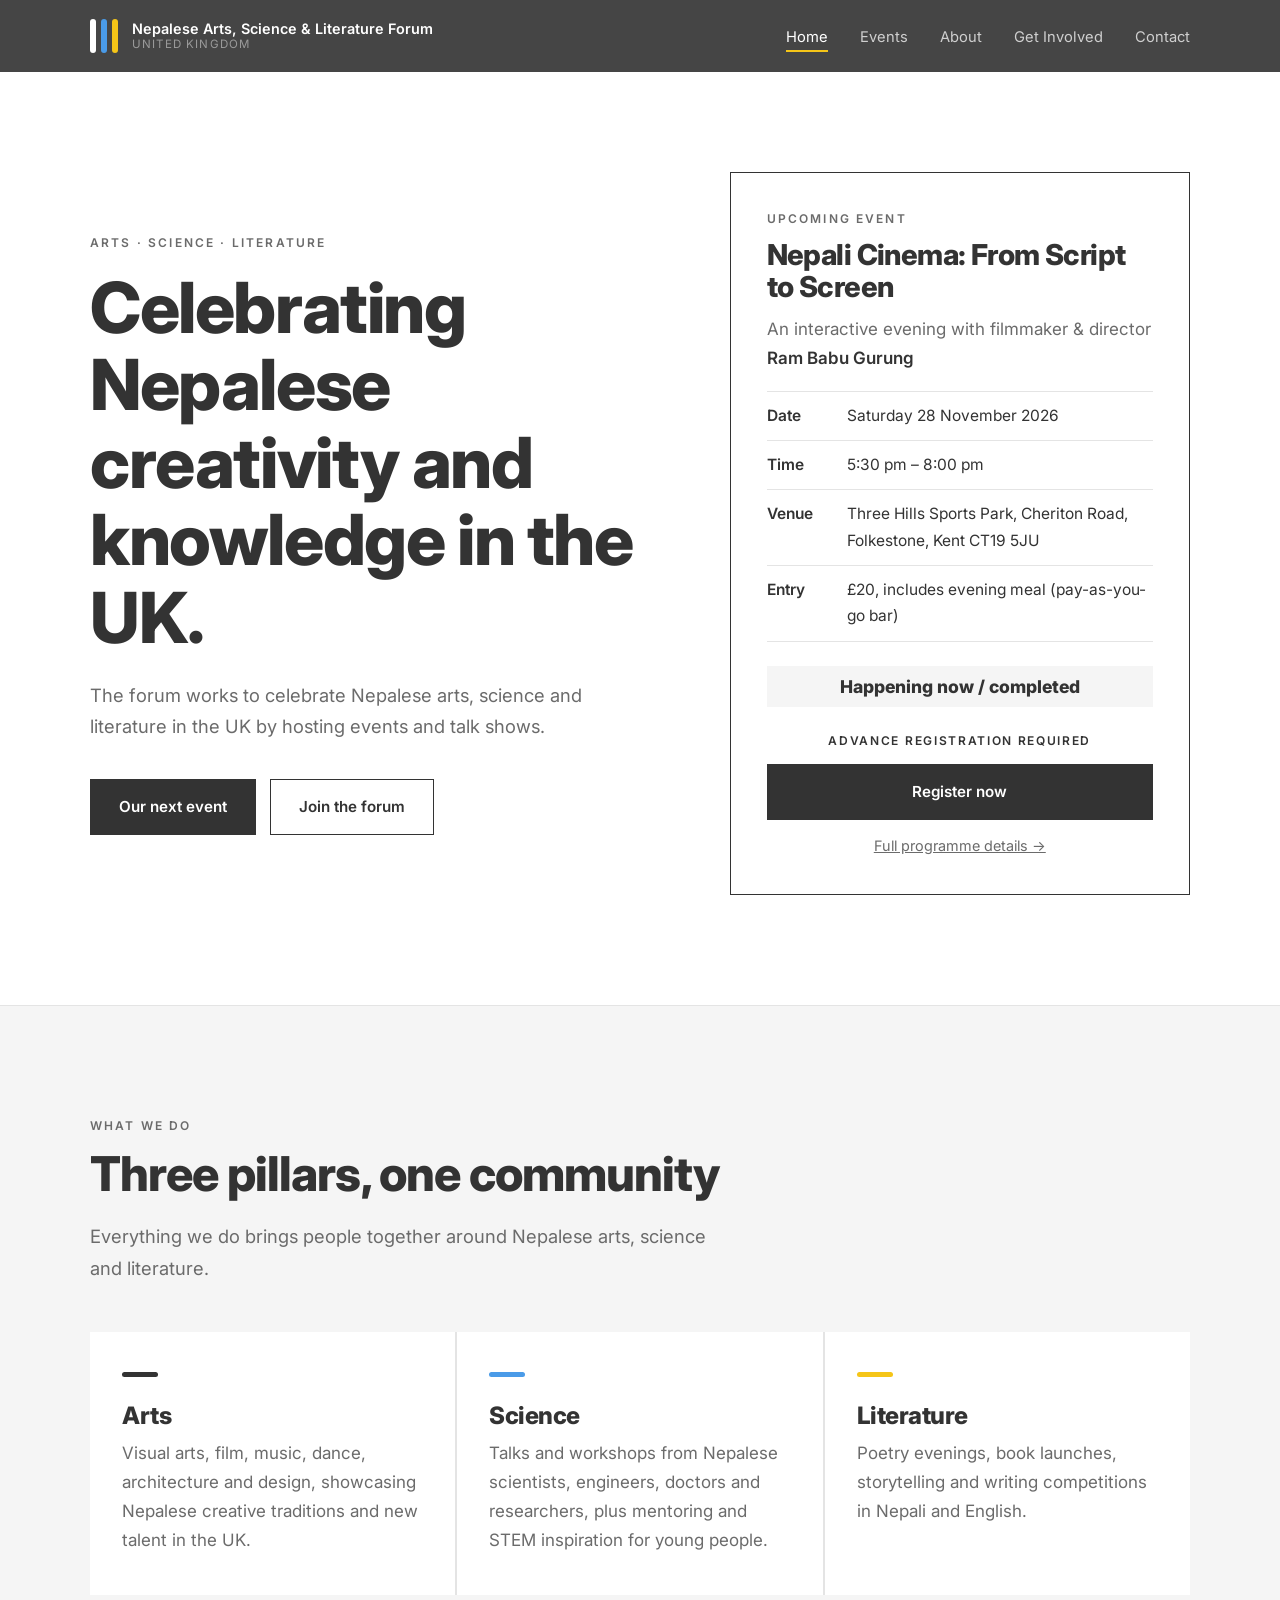
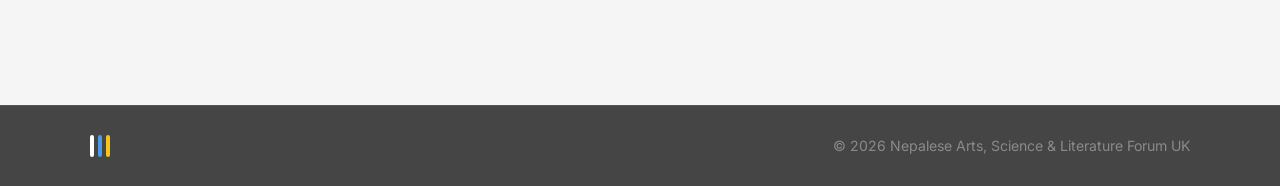
==== index.html @ 26ae13e9 "Add files via upload" ====
<!DOCTYPE html>
<html lang="en">
<head>
  <!-- Home page. Shared design is in style.css, shared script in script.js.
       Header and footer are repeated on every page: if you change the menu, change it on all pages. -->
  <meta charset="UTF-8">
  <meta name="viewport" content="width=device-width, initial-scale=1.0">
  <title>Nepalese Arts, Science & Literature Forum UK</title>
  <meta name="description" content="The forum works to celebrate Nepalese arts, science and literature in the UK by hosting events and talk shows.">
  <link rel="preconnect" href="https://fonts.googleapis.com">
  <link rel="preconnect" href="https://fonts.gstatic.com" crossorigin>
  <link href="https://fonts.googleapis.com/css2?family=Inter:wght@400;500;600;800&display=swap" rel="stylesheet">
  <link rel="stylesheet" href="style.css">
</head>
<body>

  <!-- ================= NAVIGATION ================= -->
  <header>
    <nav class="container nav">
      <a href="index.html" class="logo">
        <div class="logo-mark" aria-hidden="true"><span></span><span></span><span></span></div>
        <div class="logo-text">Nepalese Arts, Science &amp; Literature Forum <small>United Kingdom</small></div>
      </a>
      <button class="menu-btn" aria-label="Open menu" onclick="document.querySelector('.nav-links').classList.toggle('open')">&#9776;</button>
      <ul class="nav-links">
        <li><a href="index.html" class="active">Home</a></li>
        <li><a href="events.html">Events</a></li>
        <li><a href="about.html">About</a></li>
        <li><a href="get-involved.html">Get Involved</a></li>
        <li><a href="contact.html">Contact</a></li>
      </ul>
    </nav>
  </header>

  <!-- ================= HERO + EVENT ================= -->
  <section class="hero" id="top">
    <div class="container hero-grid">
      <div>
        <p class="eyebrow">Arts · Science · Literature</p>
        <h1>Celebrating Nepalese creativity and knowledge in the UK.</h1>
        <p class="intro">The forum works to celebrate Nepalese arts, science and literature in the UK by hosting events and talk shows.</p>
        <div class="hero-buttons">
          <a href="events.html" class="btn btn-dark">Our next event</a>
          <a href="get-involved.html" class="btn btn-outline">Join the forum</a>
        </div>
      </div>

      <!-- EVENT CARD: edit the details below -->
      <div class="event-card" id="event">
        <p class="eyebrow">Upcoming event</p>
        <h2>Nepali Cinema: From Script to Screen</h2>
        <p class="event-sub">An interactive evening with filmmaker &amp; director <strong>Ram Babu Gurung</strong></p>
        <ul class="event-meta">
          <li><strong>Date</strong> Saturday 28 November 2026</li>
          <li><strong>Time</strong> 5:30 pm – 8:00 pm</li>
          <li><strong>Venue</strong> Three Hills Sports Park, Cheriton Road, Folkestone, Kent CT19 5JU</li>
          <li><strong>Entry</strong> £20, includes evening meal (pay-as-you-go bar)</li>
        </ul>
        <!-- Countdown: the date is set in the script at the bottom of this file -->
        <div class="countdown" aria-label="Countdown to the event">
          <div><span id="cd-days">--</span><small>Days</small></div>
          <div><span id="cd-hours">--</span><small>Hours</small></div>
          <div><span id="cd-mins">--</span><small>Mins</small></div>
        </div>
        <p class="event-note">Advance registration required</p>
        <!-- Replace #contact with your Eventbrite or registration link when you have one -->
        <a href="contact.html" class="btn btn-dark" style="width:100%;text-align:center;">Register now</a>
        <a href="events.html" class="event-more">Full programme details →</a>
      </div>
    </div>
    </div>
  </section>

  <!-- ================= WHAT WE DO: 3 PILLARS ================= -->
  <section class="pillars" id="what-we-do">
    <div class="container">
      <p class="eyebrow">What we do</p>
      <h2 class="section-title">Three pillars, one community</h2>
      <p class="lead">Everything we do brings people together around Nepalese arts, science and literature.</p>

      <div class="pillar-grid">
        <div class="pillar">
          <div class="pillar-bar"></div>
          <h3>Arts</h3>
          <p>Visual arts, film, music, dance, architecture and design, showcasing Nepalese creative traditions and new talent in the UK.</p>
        </div>
        <div class="pillar">
          <div class="pillar-bar"></div>
          <h3>Science</h3>
          <p>Talks and workshops from Nepalese scientists, engineers, doctors and researchers, plus mentoring and STEM inspiration for young people.</p>
        </div>
        <div class="pillar">
          <div class="pillar-bar"></div>
          <h3>Literature</h3>
          <p>Poetry evenings, book launches, storytelling and writing competitions in Nepali and English.</p>
        </div>
      </div>
    </div>
  </section>

  <!-- ================= FOOTER ================= -->
  <footer>
    <div class="container footer-row">
      <div class="logo-mark" aria-hidden="true"><span></span><span></span><span></span></div>
      <span>© <span id="year">2026</span> Nepalese Arts, Science &amp; Literature Forum UK</span>
    </div>
  </footer>

  <script src="script.js"></script>
</body>
</html>
---- style.css ----
/* =========================================================
   NASLF UK website: shared design for every page.
   Change a colour here and it changes on all pages.
   ========================================================= */
/* ---------- 1. COLOURS ---------- */
    :root {
      --black: #333333;      /* soft black / dark grey: change this one value to make everything lighter or darker */
      --white: #FFFFFF;
      --grey: #6B6B6B;        /* secondary text */
      --line: #E4E4E4;        /* thin borders */
      --soft: #F5F5F5;        /* light background panels */
      --header-bg: #454545;   /* header & footer background (charcoal grey) */

      /* Logo colours: the ONLY colours on the site */
      --arts: #FFFFFF;        /* Arts: white */
      --science: #4A9BE8;     /* Science: blue */
      --literature: #F5C518;  /* Literature: yellow */
    }

    /* ---------- 2. BASIC SETUP ---------- */
    * { box-sizing: border-box; margin: 0; padding: 0; }
    html { scroll-behavior: smooth; }
    body {
      font-family: "Inter", system-ui, sans-serif;
      font-size: 17px; line-height: 1.7;
      color: var(--black); background: var(--white);
    }
    h1, h2, h3 { line-height: 1.1; letter-spacing: -0.02em; }
    a { color: inherit; }
    .container { width: min(1100px, 90%); margin: 0 auto; }
    section { padding: 110px 0; }
    .eyebrow {
      text-transform: uppercase; letter-spacing: .18em;
      font-size: .75rem; font-weight: 600; color: var(--grey);
    }
    .section-title { font-size: clamp(2rem, 4vw, 3rem); font-weight: 800; margin: 12px 0 20px; }
    .lead { font-size: 1.15rem; color: var(--grey); max-width: 620px; }

    /* ---------- 3. LOGO: three equal coloured lines ---------- */
    .logo-mark { display: flex; gap: 5px; height: 34px; }
    .logo-mark span { display: block; width: 6px; height: 100%; border-radius: 3px; }
    .logo-mark span:nth-child(1) { background: var(--arts); }
    .logo-mark span:nth-child(2) { background: var(--science); }
    .logo-mark span:nth-child(3) { background: var(--literature); }

    /* ---------- 4. BUTTONS ---------- */
    .btn {
      display: inline-block; padding: 14px 28px; font-weight: 600; font-size: .95rem;
      text-decoration: none; border: 1.5px solid currentColor; transition: background .15s, color .15s;
    }
    .btn-light { background: var(--white); color: var(--black); border-color: var(--white); }
    .btn-light:hover { background: transparent; color: var(--white); }
    .btn-ghost { color: var(--white); }
    .btn-ghost:hover { background: var(--white); color: var(--black); }
    .btn-dark { background: var(--black); color: var(--white); border-color: var(--black); }
    .btn-dark:hover { background: var(--white); color: var(--black); }
    .btn-outline { color: var(--black); }
    .btn-outline:hover { background: var(--black); color: var(--white); }

    /* ---------- 5. TOP NAVIGATION ---------- */
    header { position: sticky; top: 0; z-index: 50; background: var(--header-bg); color: var(--white); }
    .nav { display: flex; align-items: center; justify-content: space-between; height: 72px; }
    .logo { display: flex; align-items: center; gap: 14px; text-decoration: none; }
    .logo-text { font-weight: 600; line-height: 1.2; font-size: .9rem; }
    .logo-text small { display: block; font-weight: 400; color: #9A9A9A; font-size: .72rem; letter-spacing: .1em; text-transform: uppercase; }
    .nav-links { display: flex; gap: 32px; list-style: none; }
    .nav-links a { text-decoration: none; font-size: .92rem; color: #CFCFCF; }
    .nav-links a:hover, .nav-links a.active { color: var(--white); }
    .nav-links a.active { border-bottom: 2px solid var(--literature); padding-bottom: 4px; }
    .menu-btn { display: none; background: none; border: 0; color: var(--white); font-size: 1.7rem; cursor: pointer; }

    /* ---------- 6. HERO + EVENT ---------- */
    .hero { background: var(--white); color: var(--black); padding: 100px 0 110px; border-bottom: 1px solid var(--line); }
    .hero-grid { display: grid; grid-template-columns: 1.25fr 1fr; gap: 64px; align-items: center; }
    .hero .eyebrow { color: var(--grey); }
    .hero h1 { font-size: clamp(2.6rem, 6vw, 4.4rem); font-weight: 800; margin: 16px 0 24px; }
    .hero p.intro { font-size: 1.15rem; color: var(--grey); max-width: 540px; margin-bottom: 36px; }
    .hero-buttons { display: flex; flex-wrap: wrap; gap: 14px; }

    .event-card { background: var(--white); color: var(--black); padding: 36px; border: 1.5px solid var(--black); }
    .event-card .eyebrow { color: var(--grey); }
    .event-card h2 { font-size: 1.8rem; font-weight: 800; margin: 10px 0 20px; }
    .event-meta { list-style: none; margin-bottom: 24px; border-top: 1px solid var(--line); }
    .event-meta li { display: flex; gap: 16px; padding: 11px 0; border-bottom: 1px solid var(--line); font-size: .97rem; }
    .event-meta strong { min-width: 64px; font-weight: 600; }
    .countdown { display: grid; grid-template-columns: repeat(3, 1fr); gap: 8px; margin-bottom: 24px; }
    .countdown div { background: var(--soft); text-align: center; padding: 12px 4px; }
    .countdown span { display: block; font-size: 1.8rem; font-weight: 800; line-height: 1; }
    .countdown small { font-size: .68rem; text-transform: uppercase; letter-spacing: .12em; color: var(--grey); }


    .event-sub { color: var(--grey); margin: -8px 0 18px; }
    .event-sub strong { color: var(--black); font-weight: 600; }
    .event-note { font-size: .75rem; font-weight: 600; letter-spacing: .14em; text-transform: uppercase; text-align: center; margin-bottom: 12px; }
    .event-more { display: block; text-align: center; margin-top: 14px; font-size: .9rem; color: var(--grey); }

    /* ---------- EVENT PROGRAMME ---------- */
    .programme-grid { display: grid; grid-template-columns: 1.3fr 1fr; gap: 64px; align-items: start; }
    .programme-list { margin: 32px 0; border-top: 1px solid var(--line); }
    .programme-list div { display: grid; grid-template-columns: 110px 1fr; gap: 16px; padding: 12px 0; border-bottom: 1px solid var(--line); }
    .programme-list dt { font-weight: 600; }
    .programme-list dd { color: #333; }
    .programme-credits { color: var(--grey); font-size: .95rem; margin-bottom: 28px; }
    .programme-credits strong { color: var(--black); font-weight: 600; }
    .poster img { width: 100%; height: auto; display: block; border: 1px solid var(--line); box-shadow: 0 20px 50px rgba(0,0,0,.12); }

    /* ---------- 7. ABOUT ---------- */
    .about-grid { display: grid; grid-template-columns: 1fr 1fr; gap: 64px; align-items: start; }
    .about-quote { border-left: 3px solid var(--black); padding: 6px 0 6px 28px; font-size: 1.5rem; font-weight: 500; line-height: 1.45; }
    .about-quote small { display: block; margin-top: 16px; font-size: .95rem; font-weight: 400; color: var(--grey); }

    /* ---------- 8. THREE PILLARS ---------- */
    .pillars { background: var(--soft); }
    .pillar-grid { display: grid; grid-template-columns: repeat(3, 1fr); gap: 2px; margin-top: 48px; background: var(--line); }
    .pillar { background: var(--white); padding: 40px 32px; }
    .pillar-bar { width: 36px; height: 5px; border-radius: 3px; margin-bottom: 26px; }
    .pillar:nth-child(1) .pillar-bar { background: var(--black); }    /* Arts = white line, shown black on white so it's visible */
    .pillar:nth-child(2) .pillar-bar { background: var(--science); }
    .pillar:nth-child(3) .pillar-bar { background: var(--literature); }
    .pillar h3 { font-size: 1.5rem; font-weight: 800; margin-bottom: 10px; }
    .pillar p { color: var(--grey); }

    /* ---------- 9. GET INVOLVED ---------- */
    .involve-grid { display: grid; grid-template-columns: repeat(3, 1fr); gap: 32px; margin: 48px 0; }
    .involve-card { border-top: 2px solid var(--black); padding-top: 22px; }
    .involve-card h3 { font-size: 1.2rem; font-weight: 600; margin-bottom: 8px; }
    .involve-card p { color: var(--grey); }

    /* ---------- 10. CONTACT ---------- */
    .contact { background: var(--soft); color: var(--black); }
    .contact .eyebrow { color: var(--grey); }
    .contact .lead { color: var(--grey); }
    .contact-grid { display: grid; grid-template-columns: 1.1fr 1fr; gap: 56px; align-items: center; }
    .contact-list { list-style: none; border-top: 1px solid #D6D6D6; }
    .contact-list li { padding: 14px 0; border-bottom: 1px solid #D6D6D6; display: flex; gap: 16px; }
    .contact-list strong { min-width: 96px; font-weight: 600; color: var(--grey); }

    /* ---------- 11. FOOTER ---------- */
    footer { background: var(--header-bg); color: #8A8A8A; padding: 28px 0; font-size: .88rem; border-top: 1px solid #555555; }
    .footer-row { display: flex; justify-content: space-between; align-items: center; flex-wrap: wrap; gap: 14px; }
    footer .logo-mark { height: 22px; gap: 4px; }
    footer .logo-mark span { width: 4px; }

    /* ---------- 12. MOBILE LAYOUT ---------- */
    @media (max-width: 860px) {
      section { padding: 72px 0; }
      .hero { padding: 64px 0 80px; }
      .hero-grid, .about-grid, .contact-grid, .programme-grid { grid-template-columns: 1fr; gap: 40px; }
      .programme-list div { grid-template-columns: 90px 1fr; }
      .pillar-grid, .involve-grid { grid-template-columns: 1fr; }
      .event-card { padding: 28px; }
      .menu-btn { display: block; }
      .nav-links {
        display: none; position: absolute; top: 72px; left: 0; right: 0;
        flex-direction: column; gap: 0; background: var(--header-bg); padding: 8px 0 18px;
      }
      .nav-links.open { display: flex; }
      .nav-links a { display: block; padding: 12px 5%; }
      .nav-links a.active { border-bottom: 0; }
    }
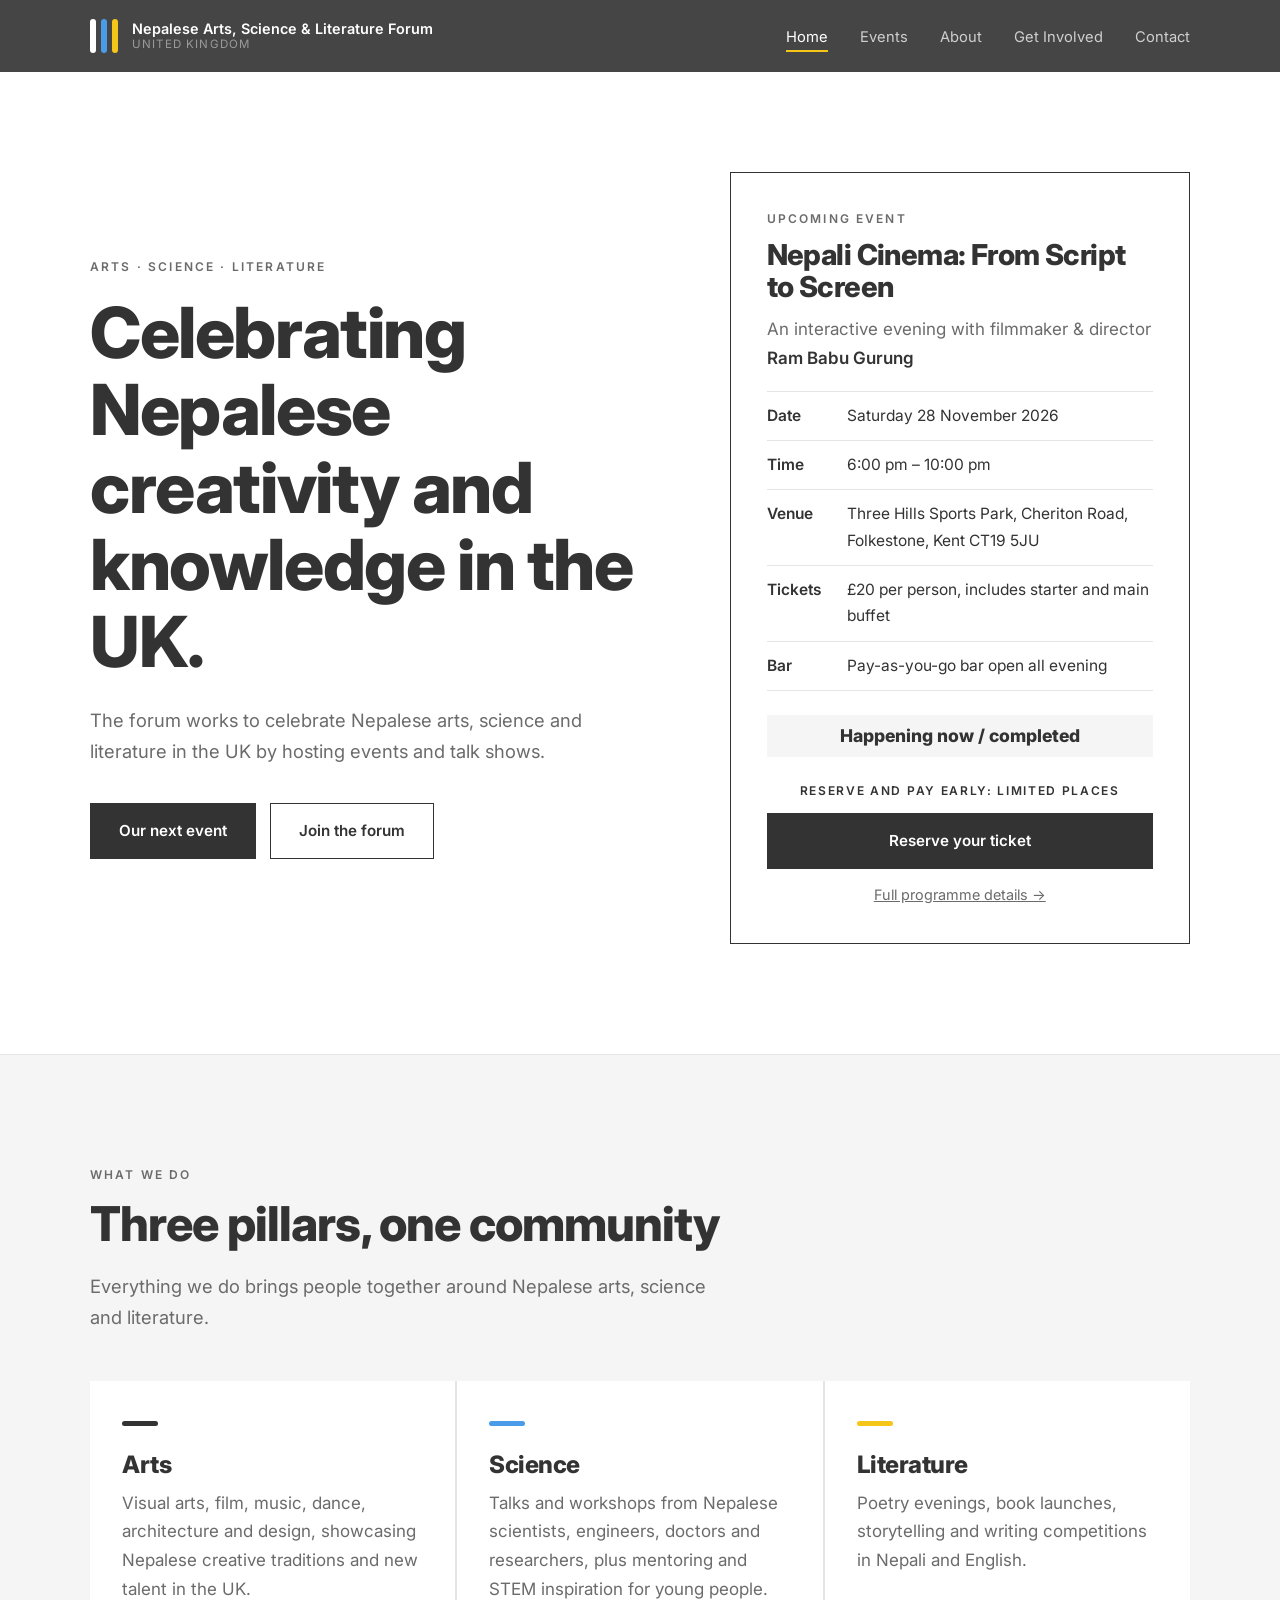
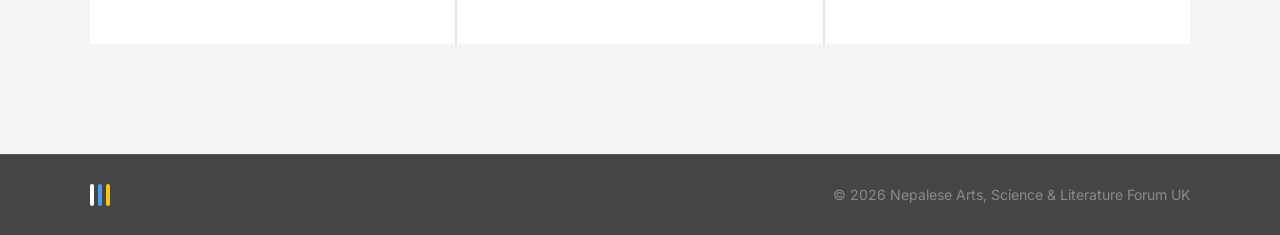
==== commit 70c445c3: "Add files via upload" ====
--- a/index.html
+++ b/index.html
@@ -52,9 +52,10 @@
         <p class="event-sub">An interactive evening with filmmaker &amp; director <strong>Ram Babu Gurung</strong></p>
         <ul class="event-meta">
           <li><strong>Date</strong> Saturday 28 November 2026</li>
-          <li><strong>Time</strong> 5:30 pm – 8:00 pm</li>
+          <li><strong>Time</strong> 6:00 pm – 10:00 pm</li>
           <li><strong>Venue</strong> Three Hills Sports Park, Cheriton Road, Folkestone, Kent CT19 5JU</li>
-          <li><strong>Entry</strong> £20, includes evening meal (pay-as-you-go bar)</li>
+          <li><strong>Tickets</strong> £20 per person, includes starter and main buffet</li>
+          <li><strong>Bar</strong> Pay-as-you-go bar open all evening</li>
         </ul>
         <!-- Countdown: the date is set in the script at the bottom of this file -->
         <div class="countdown" aria-label="Countdown to the event">
@@ -62,9 +63,9 @@
           <div><span id="cd-hours">--</span><small>Hours</small></div>
           <div><span id="cd-mins">--</span><small>Mins</small></div>
         </div>
-        <p class="event-note">Advance registration required</p>
+        <p class="event-note">Reserve and pay early: limited places</p>
         <!-- Replace #contact with your Eventbrite or registration link when you have one -->
-        <a href="contact.html" class="btn btn-dark" style="width:100%;text-align:center;">Register now</a>
+        <a href="contact.html" class="btn btn-dark" style="width:100%;text-align:center;">Reserve your ticket</a>
         <a href="events.html" class="event-more">Full programme details →</a>
       </div>
     </div>
--- a/style.css
+++ b/style.css
@@ -158,3 +158,38 @@
       .nav-links a { display: block; padding: 12px 5%; }
       .nav-links a.active { border-bottom: 0; }
     }
+
+
+/* ---------- EVENT SIDE: running order + menu (events page) ---------- */
+.event-side { display: flex; flex-direction: column; gap: 24px; }
+.side-card { border: 1.5px solid var(--black); padding: 30px; }
+.timeline { list-style: none; margin-top: 16px; }
+.timeline li { display: grid; grid-template-columns: 84px 1fr; gap: 12px; padding: 11px 0; border-bottom: 1px solid var(--line); }
+.timeline li:last-child { border-bottom: 0; }
+.timeline time { font-weight: 600; }
+.menu-list { list-style: none; margin-top: 16px; }
+.menu-list li { padding: 8px 0; border-bottom: 1px solid var(--line); font-size: .95rem; }
+.menu-list li:last-child { border-bottom: 0; }
+.side-note { margin-top: 14px; font-size: .88rem; color: var(--grey); }
+
+/* ---------- MEET THE GUESTS (events page) ---------- */
+.guests { background: var(--soft); }
+.guest-grid { display: grid; grid-template-columns: repeat(2, 1fr); gap: 2px; margin-top: 40px; background: var(--line); }
+.guest { background: var(--white); padding: 34px; }
+.guest img { width: 96px; height: 96px; object-fit: cover; border-radius: 50%; margin-bottom: 16px; }
+.guest-role { font-size: .72rem; font-weight: 600; letter-spacing: .14em; text-transform: uppercase; color: var(--grey); }
+.guest h3 { font-size: 1.4rem; font-weight: 800; margin: 6px 0 12px; }
+.guest p { color: #444; font-size: .97rem; }
+.guest .guest-role { color: var(--grey); }
+.guest-soon { font-style: italic; color: var(--grey) !important; }
+.guest-host { margin-top: 28px; color: var(--grey); }
+.guest-host strong { color: var(--black); }
+@media (max-width: 860px) { .guest-grid { grid-template-columns: 1fr; } }
+.guest-wide { grid-column: 1 / -1; }
+
+/* ---------- PAST EVENTS (events page) ---------- */
+.past-list { list-style: none; margin-top: 36px; border-top: 1px solid var(--line); }
+.past-list li { padding: 24px 0; border-bottom: 1px solid var(--line); }
+.past-list h3 { font-size: 1.25rem; font-weight: 600; }
+.past-list p { color: var(--grey); margin-top: 4px; }
+.past-tag { display: inline-block; font-size: .7rem; font-weight: 600; letter-spacing: .14em; text-transform: uppercase; color: var(--grey); margin-bottom: 6px; }
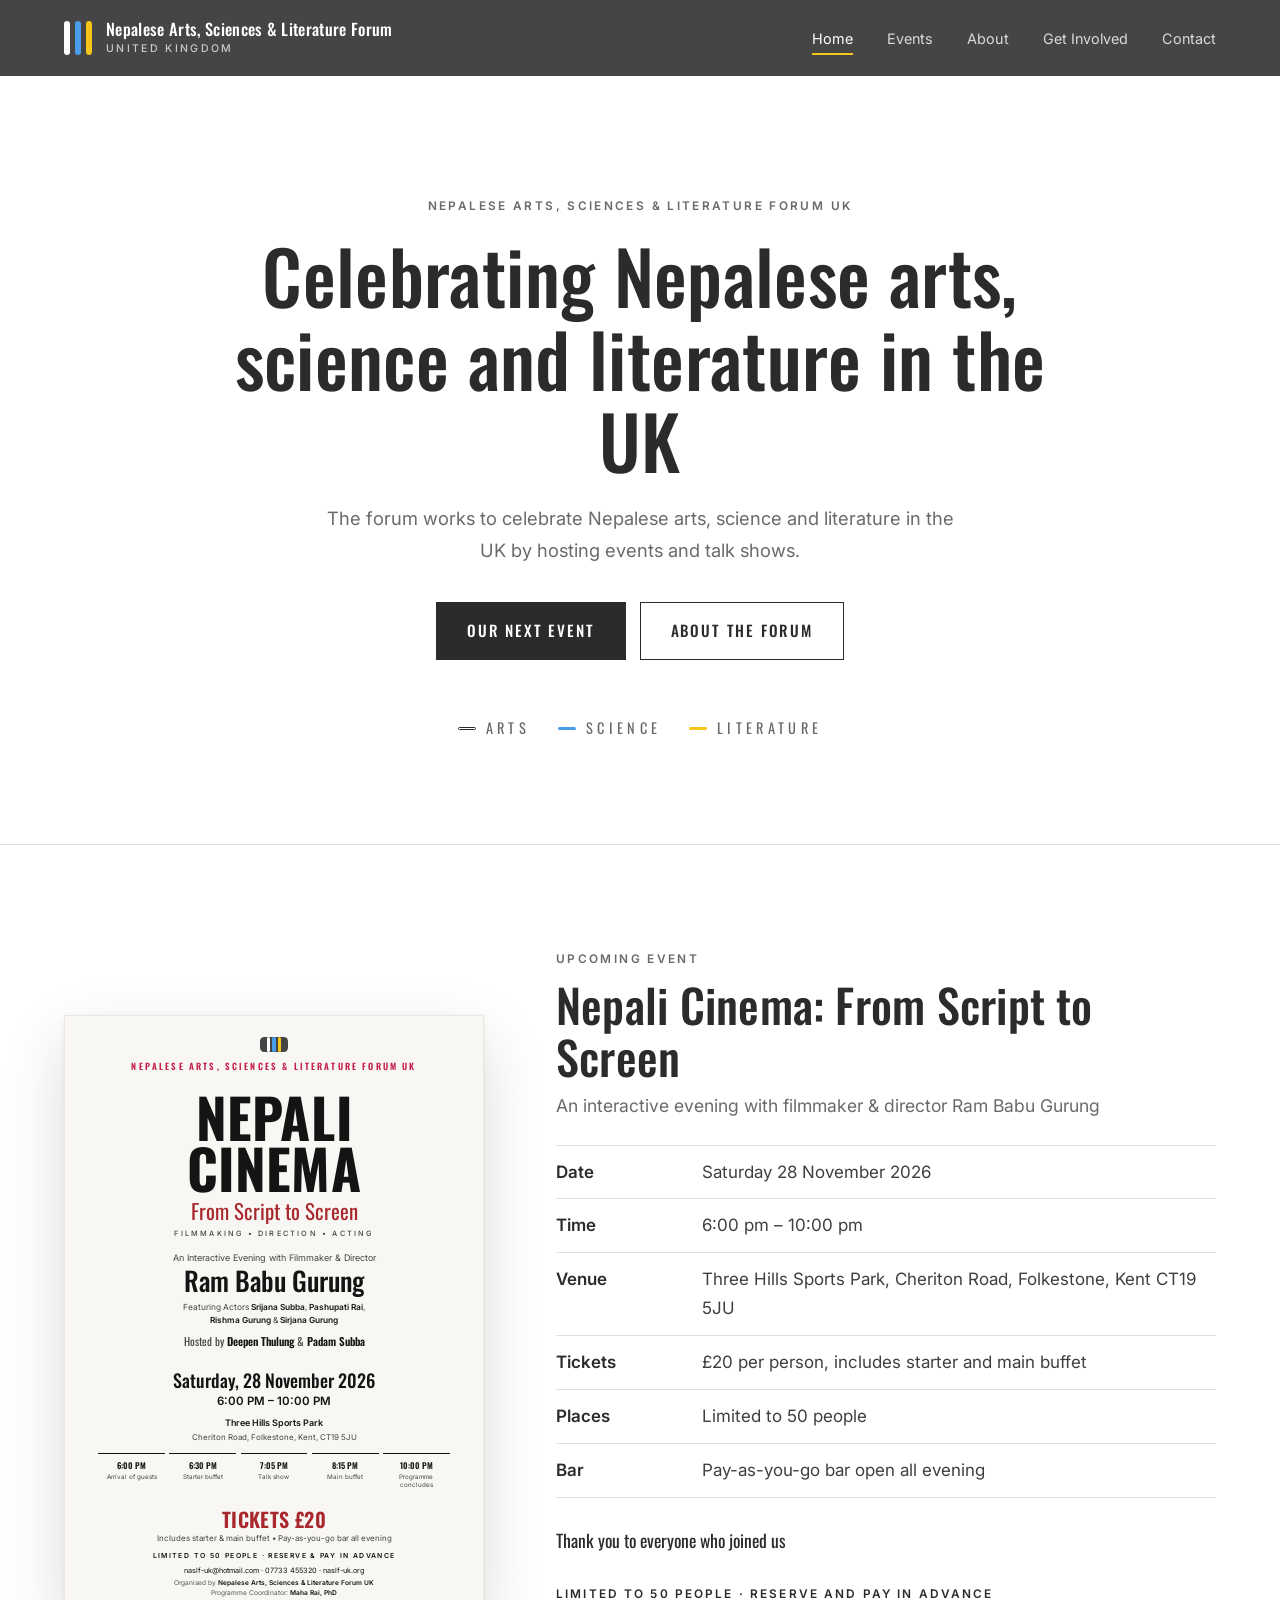
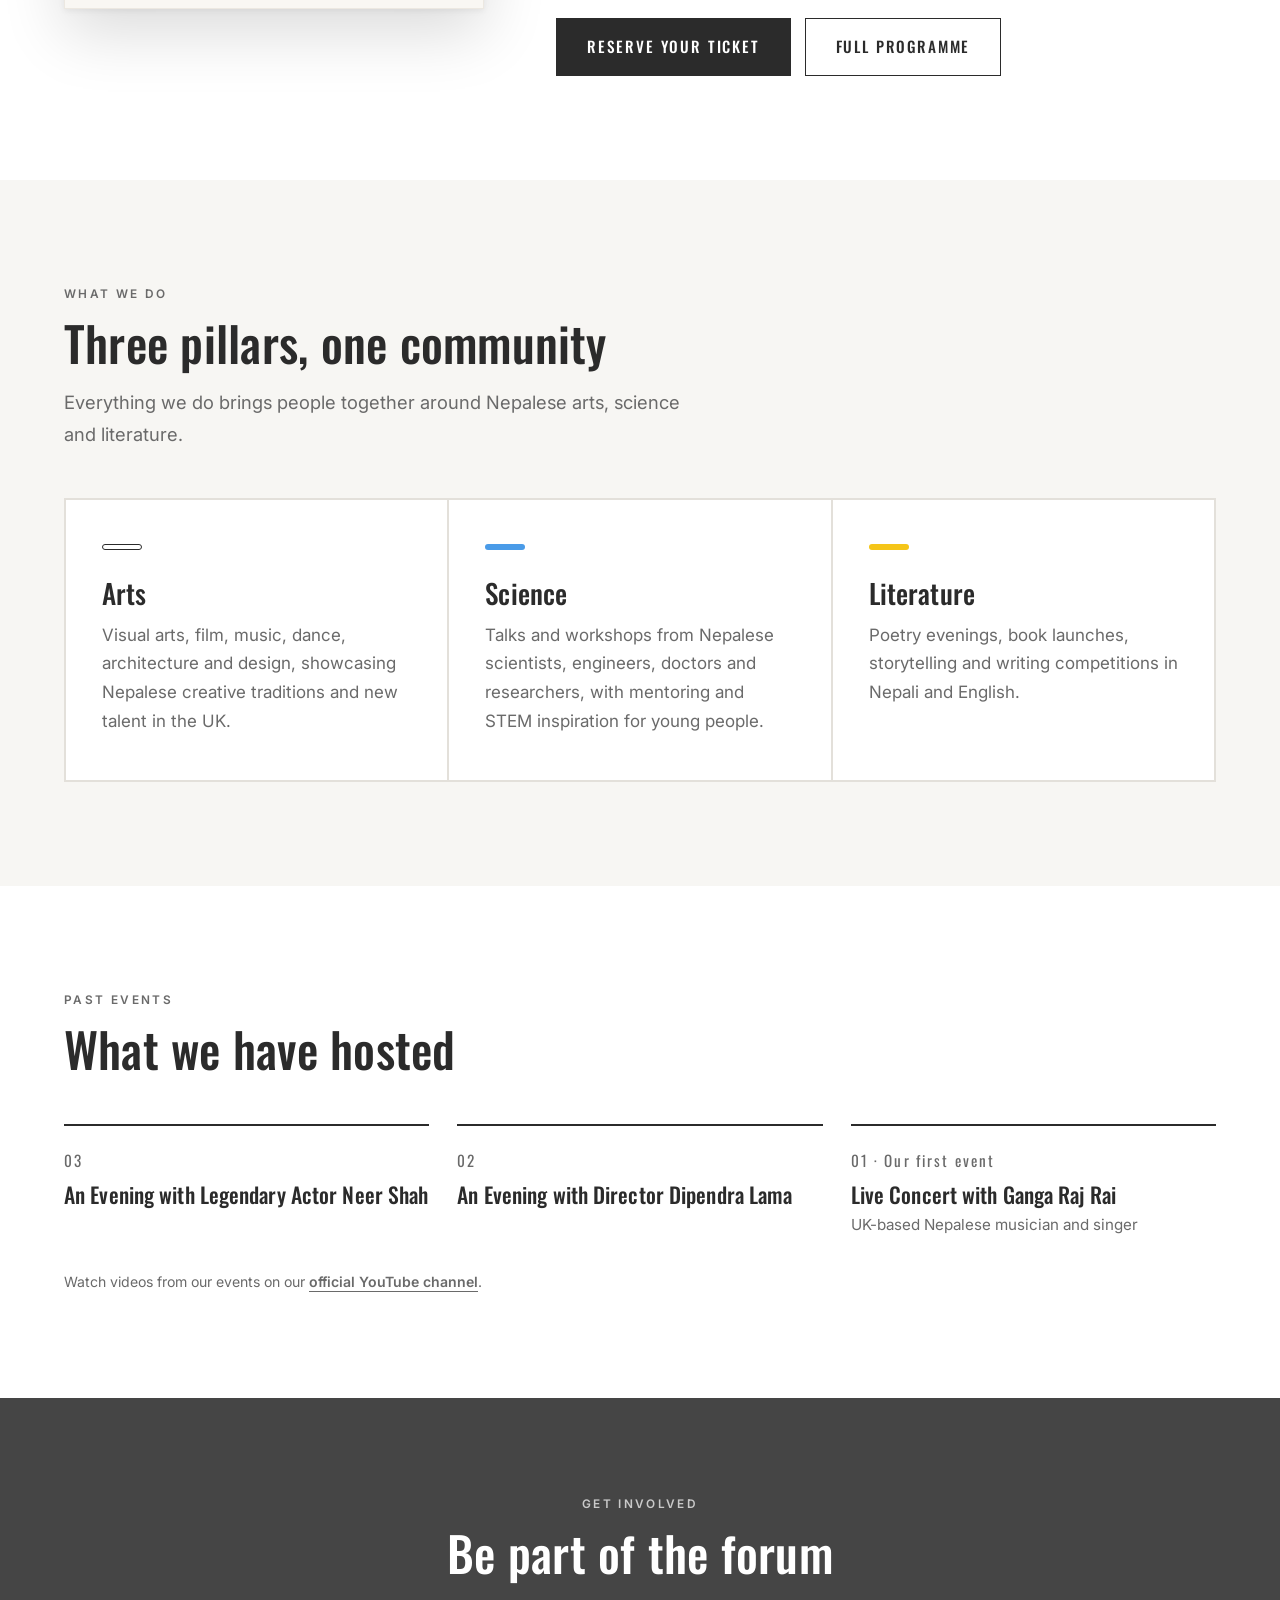
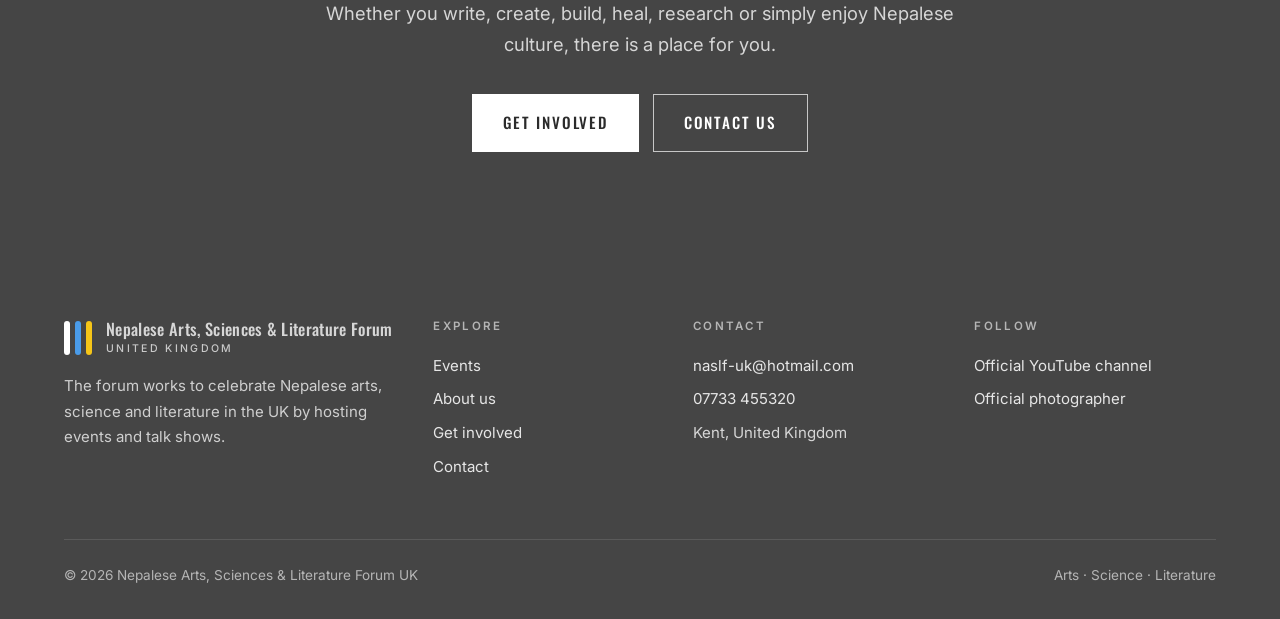
==== commit 87dd9939: "Add files via upload" ====
--- a/index.html
+++ b/index.html
@@ -1,109 +1,231 @@
 <!DOCTYPE html>
-<html lang="en">
+<html lang="en-GB">
 <head>
-  <!-- Home page. Shared design is in style.css, shared script in script.js.
-       Header and footer are repeated on every page: if you change the menu, change it on all pages. -->
+  <!-- Home page. Design: style.css. Script: script.js.
+       The header and footer are repeated on every page: if you change the menu, change it on every page. -->
   <meta charset="UTF-8">
   <meta name="viewport" content="width=device-width, initial-scale=1.0">
-  <title>Nepalese Arts, Science & Literature Forum UK</title>
+  <title>Nepalese Arts, Sciences & Literature Forum UK</title>
   <meta name="description" content="The forum works to celebrate Nepalese arts, science and literature in the UK by hosting events and talk shows.">
+  <link rel="canonical" href="https://naslf-uk.org/">
+  <meta property="og:type" content="website">
+  <meta property="og:site_name" content="Nepalese Arts, Sciences & Literature Forum UK">
+  <meta property="og:title" content="Nepalese Arts, Sciences & Literature Forum UK">
+  <meta property="og:description" content="The forum works to celebrate Nepalese arts, science and literature in the UK by hosting events and talk shows.">
+  <meta property="og:url" content="https://naslf-uk.org/">
+  <meta name="theme-color" content="#454545">
+  <link rel="icon" href="favicon.svg" type="image/svg+xml">
   <link rel="preconnect" href="https://fonts.googleapis.com">
   <link rel="preconnect" href="https://fonts.gstatic.com" crossorigin>
-  <link href="https://fonts.googleapis.com/css2?family=Inter:wght@400;500;600;800&display=swap" rel="stylesheet">
+  <link href="https://fonts.googleapis.com/css2?family=Inter:wght@400;500;600&family=Oswald:wght@400;500;600;700&display=swap" rel="stylesheet">
   <link rel="stylesheet" href="style.css">
 </head>
 <body>
 
-  <!-- ================= NAVIGATION ================= -->
-  <header>
-    <nav class="container nav">
-      <a href="index.html" class="logo">
+  <a class="skip-link" href="#main">Skip to content</a>
+
+  <header class="site-header">
+    <nav class="container nav" aria-label="Main">
+      <a href="index.html" class="brand">
         <div class="logo-mark" aria-hidden="true"><span></span><span></span><span></span></div>
-        <div class="logo-text">Nepalese Arts, Science &amp; Literature Forum <small>United Kingdom</small></div>
+        <span class="brand-name">Nepalese Arts, Sciences &amp; Literature Forum<small>United Kingdom</small></span>
       </a>
-      <button class="menu-btn" aria-label="Open menu" onclick="document.querySelector('.nav-links').classList.toggle('open')">&#9776;</button>
-      <ul class="nav-links">
-        <li><a href="index.html" class="active">Home</a></li>
-        <li><a href="events.html">Events</a></li>
-        <li><a href="about.html">About</a></li>
-        <li><a href="get-involved.html">Get Involved</a></li>
-        <li><a href="contact.html">Contact</a></li>
+      <button class="menu-btn" type="button" aria-label="Menu" aria-expanded="false" aria-controls="nav-links">
+        <svg width="26" height="26" viewBox="0 0 24 24" fill="none" stroke="currentColor" stroke-width="2" stroke-linecap="round" aria-hidden="true"><path d="M3 6h18M3 12h18M3 18h18"/></svg>
+      </button>
+      <ul class="nav-links" id="nav-links">
+          <li><a href="index.html" aria-current="page">Home</a></li>
+          <li><a href="events.html">Events</a></li>
+          <li><a href="about.html">About</a></li>
+          <li><a href="get-involved.html">Get Involved</a></li>
+          <li><a href="contact.html">Contact</a></li>
       </ul>
     </nav>
   </header>
 
-  <!-- ================= HERO + EVENT ================= -->
-  <section class="hero" id="top">
-    <div class="container hero-grid">
-      <div>
-        <p class="eyebrow">Arts · Science · Literature</p>
-        <h1>Celebrating Nepalese creativity and knowledge in the UK.</h1>
-        <p class="intro">The forum works to celebrate Nepalese arts, science and literature in the UK by hosting events and talk shows.</p>
-        <div class="hero-buttons">
+  <main id="main">
+
+    <section class="hero">
+      <div class="container">
+        <p class="eyebrow">Nepalese Arts, Sciences &amp; Literature Forum UK</p>
+        <h1>Celebrating Nepalese arts, science and literature in the UK</h1>
+        <p class="lead">The forum works to celebrate Nepalese arts, science and literature in the UK by hosting events and talk shows.</p>
+        <div class="btn-row" style="justify-content:center">
           <a href="events.html" class="btn btn-dark">Our next event</a>
-          <a href="get-involved.html" class="btn btn-outline">Join the forum</a>
-        </div>
-      </div>
-
-      <!-- EVENT CARD: edit the details below -->
-      <div class="event-card" id="event">
-        <p class="eyebrow">Upcoming event</p>
-        <h2>Nepali Cinema: From Script to Screen</h2>
-        <p class="event-sub">An interactive evening with filmmaker &amp; director <strong>Ram Babu Gurung</strong></p>
-        <ul class="event-meta">
-          <li><strong>Date</strong> Saturday 28 November 2026</li>
-          <li><strong>Time</strong> 6:00 pm – 10:00 pm</li>
-          <li><strong>Venue</strong> Three Hills Sports Park, Cheriton Road, Folkestone, Kent CT19 5JU</li>
-          <li><strong>Tickets</strong> £20 per person, includes starter and main buffet</li>
-          <li><strong>Bar</strong> Pay-as-you-go bar open all evening</li>
-        </ul>
-        <!-- Countdown: the date is set in the script at the bottom of this file -->
-        <div class="countdown" aria-label="Countdown to the event">
-          <div><span id="cd-days">--</span><small>Days</small></div>
-          <div><span id="cd-hours">--</span><small>Hours</small></div>
-          <div><span id="cd-mins">--</span><small>Mins</small></div>
-        </div>
-        <p class="event-note">Reserve and pay early: limited places</p>
-        <!-- Replace #contact with your Eventbrite or registration link when you have one -->
-        <a href="contact.html" class="btn btn-dark" style="width:100%;text-align:center;">Reserve your ticket</a>
-        <a href="events.html" class="event-more">Full programme details →</a>
-      </div>
-    </div>
-    </div>
-  </section>
-
-  <!-- ================= WHAT WE DO: 3 PILLARS ================= -->
-  <section class="pillars" id="what-we-do">
+          <a href="about.html" class="btn btn-outline">About the forum</a>
+        </div>
+        <div class="pillar-words" aria-hidden="true">
+          <span><i style="background:#fff;border:1.5px solid #2B2B2B"></i>Arts</span>
+          <span><i style="background:var(--science)"></i>Science</span>
+          <span><i style="background:var(--literature)"></i>Literature</span>
+        </div>
+      </div>
+    </section>
+
+    <section id="event">
+      <div class="container feature">
+        <div class="poster-wrap">
+          <!-- EVENT POSTER: built in HTML so it stays sharp at any size -->
+          <figure class="poster" aria-label="Event poster: Nepali Cinema, From Script to Screen. Saturday 28 November 2026, 6 to 10 pm, Three Hills Sports Park, Folkestone. Tickets £20.">
+            <div class="poster-inner">
+              <span class="logo-tile" aria-hidden="true"><div class="logo-mark" aria-hidden="true"><span></span><span></span><span></span></div></span>
+              <p class="p-forum">NEPALESE ARTS, SCIENCES &amp; LITERATURE FORUM UK</p>
+              <div class="p-rule"></div>
+              <p class="p-title">NEPALI<br>CINEMA</p>
+              <p class="p-sub">From Script to Screen</p>
+              <p class="p-tags">FILMMAKING • DIRECTION • ACTING</p>
+              <p class="p-intro">An Interactive Evening with Filmmaker &amp; Director</p>
+              <p class="p-name">Ram Babu Gurung</p>
+              <p class="p-feat">Featuring Actors <strong>Srijana Subba</strong>, <strong>Pashupati Rai</strong>,<br><strong>Rishma Gurung</strong> &amp; <strong>Sirjana Gurung</strong></p>
+              <p class="p-host">Hosted by <strong>Deepen Thulung</strong> &amp; <strong>Padam Subba</strong></p>
+              <div class="p-line"></div>
+              <p class="p-date">Saturday, 28 November 2026</p>
+              <p class="p-time">6:00 PM – 10:00 PM</p>
+              <p class="p-venue">Three Hills Sports Park</p>
+              <p class="p-addr">Cheriton Road, Folkestone, Kent, CT19 5JU</p>
+              <div class="p-order">
+                <div><b>6:00 PM</b><span>Arrival of guests</span></div>
+                <div><b>6:30 PM</b><span>Starter buffet</span></div>
+                <div><b>7:05 PM</b><span>Talk show</span></div>
+                <div><b>8:15 PM</b><span>Main buffet</span></div>
+                <div><b>10:00 PM</b><span>Programme concludes</span></div>
+              </div>
+              <div class="p-line"></div>
+              <p class="p-price">TICKETS £20</p>
+              <p class="p-inc">Includes starter &amp; main buffet • Pay-as-you-go bar all evening</p>
+              <p class="p-reserve">LIMITED TO 50 PEOPLE · RESERVE &amp; PAY IN ADVANCE</p>
+              <p class="p-contact">naslf-uk@hotmail.com · 07733 455320 · naslf-uk.org</p>
+              <div class="p-foot">
+                <p>Organised by <strong>Nepalese Arts, Sciences &amp; Literature Forum UK</strong></p>
+                <p>Programme Coordinator: <strong>Maha Rai, PhD</strong></p>
+              </div>
+            </div>
+          </figure>
+        </div>
+        <div>
+          <p class="eyebrow">Upcoming event</p>
+          <h2>Nepali Cinema: From Script to Screen</h2>
+          <p class="subtitle">An interactive evening with filmmaker &amp; director Ram Babu Gurung</p>
+          <dl class="facts">
+            <div><dt>Date</dt><dd>Saturday 28 November 2026</dd></div>
+            <div><dt>Time</dt><dd>6:00 pm – 10:00 pm</dd></div>
+            <div><dt>Venue</dt><dd>Three Hills Sports Park, Cheriton Road, Folkestone, Kent CT19 5JU</dd></div>
+            <div><dt>Tickets</dt><dd>£20 per person, includes starter and main buffet</dd></div>
+            <div><dt>Places</dt><dd>Limited to 50 people</dd></div>
+            <div><dt>Bar</dt><dd>Pay-as-you-go bar open all evening</dd></div>
+          </dl>
+          <div class="countdown" data-countdown aria-label="Time until the event">
+            <div><span data-days>--</span><small>Days</small></div>
+            <div><span data-hours>--</span><small>Hours</small></div>
+            <div><span data-mins>--</span><small>Minutes</small></div>
+          </div>
+          <p class="note">Limited to 50 people · Reserve and pay in advance</p>
+          <div class="btn-row">
+            <a href="contact.html#book" class="btn btn-dark">Reserve your ticket</a>
+            <a href="events.html" class="btn btn-outline">Full programme</a>
+          </div>
+        </div>
+      </div>
+    </section>
+
+    <section class="soft">
+      <div class="container">
+        <p class="eyebrow">What we do</p>
+        <h2 class="section-title">Three pillars, one community</h2>
+        <p class="lead">Everything we do brings people together around Nepalese arts, science and literature.</p>
+        <div class="pillar-grid">
+          <article class="pillar">
+            <div class="pillar-bar bar-arts"></div>
+            <h3>Arts</h3>
+            <p>Visual arts, film, music, dance, architecture and design, showcasing Nepalese creative traditions and new talent in the UK.</p>
+          </article>
+          <article class="pillar">
+            <div class="pillar-bar bar-science"></div>
+            <h3>Science</h3>
+            <p>Talks and workshops from Nepalese scientists, engineers, doctors and researchers, with mentoring and STEM inspiration for young people.</p>
+          </article>
+          <article class="pillar">
+            <div class="pillar-bar bar-literature"></div>
+            <h3>Literature</h3>
+            <p>Poetry evenings, book launches, storytelling and writing competitions in Nepali and English.</p>
+          </article>
+        </div>
+      </div>
+    </section>
+
+    <section>
+      <div class="container">
+        <p class="eyebrow">Past events</p>
+        <h2 class="section-title">What we have hosted</h2>
+        <div class="past-grid">
+          <!-- Add new past events at the START of this list -->
+          <article class="past">
+            <p class="past-num">03</p>
+            <h3>An Evening with Legendary Actor Neer Shah</h3>
+          </article>
+          <article class="past">
+            <p class="past-num">02</p>
+            <h3>An Evening with Director Dipendra Lama</h3>
+          </article>
+          <article class="past">
+            <p class="past-num">01 · Our first event</p>
+            <h3>Live Concert with Ganga Raj Rai</h3>
+            <p>UK-based Nepalese musician and singer</p>
+          </article>
+        </div>
+        <p class="small-note" style="margin-top:32px">Watch videos from our events on our <a href="https://www.youtube.com/@gangamusictv/videos" target="_blank" rel="noopener" class="text-link">official YouTube channel</a>.</p>
+      </div>
+    </section>
+
+    <section class="band">
+      <div class="container">
+        <p class="eyebrow">Get involved</p>
+        <h2 class="section-title">Be part of the forum</h2>
+        <p class="lead">Whether you write, create, build, heal, research or simply enjoy Nepalese culture, there is a place for you.</p>
+        <div class="btn-row" style="justify-content:center">
+          <a href="get-involved.html" class="btn btn-light">Get involved</a>
+          <a href="contact.html" class="btn btn-ghost">Contact us</a>
+        </div>
+      </div>
+    </section>
+  </main>
+
+  <footer class="site-footer">
     <div class="container">
-      <p class="eyebrow">What we do</p>
-      <h2 class="section-title">Three pillars, one community</h2>
-      <p class="lead">Everything we do brings people together around Nepalese arts, science and literature.</p>
-
-      <div class="pillar-grid">
-        <div class="pillar">
-          <div class="pillar-bar"></div>
-          <h3>Arts</h3>
-          <p>Visual arts, film, music, dance, architecture and design, showcasing Nepalese creative traditions and new talent in the UK.</p>
-        </div>
-        <div class="pillar">
-          <div class="pillar-bar"></div>
-          <h3>Science</h3>
-          <p>Talks and workshops from Nepalese scientists, engineers, doctors and researchers, plus mentoring and STEM inspiration for young people.</p>
-        </div>
-        <div class="pillar">
-          <div class="pillar-bar"></div>
-          <h3>Literature</h3>
-          <p>Poetry evenings, book launches, storytelling and writing competitions in Nepali and English.</p>
-        </div>
-      </div>
-    </div>
-  </section>
-
-  <!-- ================= FOOTER ================= -->
-  <footer>
-    <div class="container footer-row">
-      <div class="logo-mark" aria-hidden="true"><span></span><span></span><span></span></div>
-      <span>© <span id="year">2026</span> Nepalese Arts, Science &amp; Literature Forum UK</span>
+      <div class="footer-grid">
+        <div class="footer-brand">
+          <div class="brand"><div class="logo-mark" aria-hidden="true"><span></span><span></span><span></span></div><span class="brand-name">Nepalese Arts, Sciences &amp; Literature Forum<small>United Kingdom</small></span></div>
+          <p>The forum works to celebrate Nepalese arts, science and literature in the UK by hosting events and talk shows.</p>
+        </div>
+        <div>
+          <h4>Explore</h4>
+          <ul>
+            <li><a href="events.html">Events</a></li>
+            <li><a href="about.html">About us</a></li>
+            <li><a href="get-involved.html">Get involved</a></li>
+            <li><a href="contact.html">Contact</a></li>
+          </ul>
+        </div>
+        <div>
+          <h4>Contact</h4>
+          <ul>
+            <li><a href="mailto:naslf-uk@hotmail.com">naslf-uk@hotmail.com</a></li>
+            <li><a href="tel:07733455320">07733 455320</a></li>
+            <li>Kent, United Kingdom</li>
+          </ul>
+        </div>
+        <div>
+          <h4>Follow</h4>
+          <ul>
+            <li><a href="https://www.youtube.com/@gangamusictv/videos" target="_blank" rel="noopener">Official YouTube channel</a></li>
+            <li><a href="https://www.facebook.com/profile.php?id=61596335881298" target="_blank" rel="noopener">Official photographer</a></li>
+          </ul>
+        </div>
+      </div>
+      <div class="footer-bottom">
+        <span>&copy; <span data-year>2026</span> Nepalese Arts, Sciences &amp; Literature Forum UK</span>
+        <span>Arts · Science · Literature</span>
+      </div>
     </div>
   </footer>
 
--- a/style.css
+++ b/style.css
@@ -1,195 +1,300 @@
-/* =========================================================
-   NASLF UK website: shared design for every page.
-   Change a colour here and it changes on all pages.
-   ========================================================= */
-/* ---------- 1. COLOURS ---------- */
-    :root {
-      --black: #333333;      /* soft black / dark grey: change this one value to make everything lighter or darker */
-      --white: #FFFFFF;
-      --grey: #6B6B6B;        /* secondary text */
-      --line: #E4E4E4;        /* thin borders */
-      --soft: #F5F5F5;        /* light background panels */
-      --header-bg: #454545;   /* header & footer background (charcoal grey) */
-
-      /* Logo colours: the ONLY colours on the site */
-      --arts: #FFFFFF;        /* Arts: white */
-      --science: #4A9BE8;     /* Science: blue */
-      --literature: #F5C518;  /* Literature: yellow */
-    }
-
-    /* ---------- 2. BASIC SETUP ---------- */
-    * { box-sizing: border-box; margin: 0; padding: 0; }
-    html { scroll-behavior: smooth; }
-    body {
-      font-family: "Inter", system-ui, sans-serif;
-      font-size: 17px; line-height: 1.7;
-      color: var(--black); background: var(--white);
-    }
-    h1, h2, h3 { line-height: 1.1; letter-spacing: -0.02em; }
-    a { color: inherit; }
-    .container { width: min(1100px, 90%); margin: 0 auto; }
-    section { padding: 110px 0; }
-    .eyebrow {
-      text-transform: uppercase; letter-spacing: .18em;
-      font-size: .75rem; font-weight: 600; color: var(--grey);
-    }
-    .section-title { font-size: clamp(2rem, 4vw, 3rem); font-weight: 800; margin: 12px 0 20px; }
-    .lead { font-size: 1.15rem; color: var(--grey); max-width: 620px; }
-
-    /* ---------- 3. LOGO: three equal coloured lines ---------- */
-    .logo-mark { display: flex; gap: 5px; height: 34px; }
-    .logo-mark span { display: block; width: 6px; height: 100%; border-radius: 3px; }
-    .logo-mark span:nth-child(1) { background: var(--arts); }
-    .logo-mark span:nth-child(2) { background: var(--science); }
-    .logo-mark span:nth-child(3) { background: var(--literature); }
-
-    /* ---------- 4. BUTTONS ---------- */
-    .btn {
-      display: inline-block; padding: 14px 28px; font-weight: 600; font-size: .95rem;
-      text-decoration: none; border: 1.5px solid currentColor; transition: background .15s, color .15s;
-    }
-    .btn-light { background: var(--white); color: var(--black); border-color: var(--white); }
-    .btn-light:hover { background: transparent; color: var(--white); }
-    .btn-ghost { color: var(--white); }
-    .btn-ghost:hover { background: var(--white); color: var(--black); }
-    .btn-dark { background: var(--black); color: var(--white); border-color: var(--black); }
-    .btn-dark:hover { background: var(--white); color: var(--black); }
-    .btn-outline { color: var(--black); }
-    .btn-outline:hover { background: var(--black); color: var(--white); }
-
-    /* ---------- 5. TOP NAVIGATION ---------- */
-    header { position: sticky; top: 0; z-index: 50; background: var(--header-bg); color: var(--white); }
-    .nav { display: flex; align-items: center; justify-content: space-between; height: 72px; }
-    .logo { display: flex; align-items: center; gap: 14px; text-decoration: none; }
-    .logo-text { font-weight: 600; line-height: 1.2; font-size: .9rem; }
-    .logo-text small { display: block; font-weight: 400; color: #9A9A9A; font-size: .72rem; letter-spacing: .1em; text-transform: uppercase; }
-    .nav-links { display: flex; gap: 32px; list-style: none; }
-    .nav-links a { text-decoration: none; font-size: .92rem; color: #CFCFCF; }
-    .nav-links a:hover, .nav-links a.active { color: var(--white); }
-    .nav-links a.active { border-bottom: 2px solid var(--literature); padding-bottom: 4px; }
-    .menu-btn { display: none; background: none; border: 0; color: var(--white); font-size: 1.7rem; cursor: pointer; }
-
-    /* ---------- 6. HERO + EVENT ---------- */
-    .hero { background: var(--white); color: var(--black); padding: 100px 0 110px; border-bottom: 1px solid var(--line); }
-    .hero-grid { display: grid; grid-template-columns: 1.25fr 1fr; gap: 64px; align-items: center; }
-    .hero .eyebrow { color: var(--grey); }
-    .hero h1 { font-size: clamp(2.6rem, 6vw, 4.4rem); font-weight: 800; margin: 16px 0 24px; }
-    .hero p.intro { font-size: 1.15rem; color: var(--grey); max-width: 540px; margin-bottom: 36px; }
-    .hero-buttons { display: flex; flex-wrap: wrap; gap: 14px; }
-
-    .event-card { background: var(--white); color: var(--black); padding: 36px; border: 1.5px solid var(--black); }
-    .event-card .eyebrow { color: var(--grey); }
-    .event-card h2 { font-size: 1.8rem; font-weight: 800; margin: 10px 0 20px; }
-    .event-meta { list-style: none; margin-bottom: 24px; border-top: 1px solid var(--line); }
-    .event-meta li { display: flex; gap: 16px; padding: 11px 0; border-bottom: 1px solid var(--line); font-size: .97rem; }
-    .event-meta strong { min-width: 64px; font-weight: 600; }
-    .countdown { display: grid; grid-template-columns: repeat(3, 1fr); gap: 8px; margin-bottom: 24px; }
-    .countdown div { background: var(--soft); text-align: center; padding: 12px 4px; }
-    .countdown span { display: block; font-size: 1.8rem; font-weight: 800; line-height: 1; }
-    .countdown small { font-size: .68rem; text-transform: uppercase; letter-spacing: .12em; color: var(--grey); }
-
-
-    .event-sub { color: var(--grey); margin: -8px 0 18px; }
-    .event-sub strong { color: var(--black); font-weight: 600; }
-    .event-note { font-size: .75rem; font-weight: 600; letter-spacing: .14em; text-transform: uppercase; text-align: center; margin-bottom: 12px; }
-    .event-more { display: block; text-align: center; margin-top: 14px; font-size: .9rem; color: var(--grey); }
-
-    /* ---------- EVENT PROGRAMME ---------- */
-    .programme-grid { display: grid; grid-template-columns: 1.3fr 1fr; gap: 64px; align-items: start; }
-    .programme-list { margin: 32px 0; border-top: 1px solid var(--line); }
-    .programme-list div { display: grid; grid-template-columns: 110px 1fr; gap: 16px; padding: 12px 0; border-bottom: 1px solid var(--line); }
-    .programme-list dt { font-weight: 600; }
-    .programme-list dd { color: #333; }
-    .programme-credits { color: var(--grey); font-size: .95rem; margin-bottom: 28px; }
-    .programme-credits strong { color: var(--black); font-weight: 600; }
-    .poster img { width: 100%; height: auto; display: block; border: 1px solid var(--line); box-shadow: 0 20px 50px rgba(0,0,0,.12); }
-
-    /* ---------- 7. ABOUT ---------- */
-    .about-grid { display: grid; grid-template-columns: 1fr 1fr; gap: 64px; align-items: start; }
-    .about-quote { border-left: 3px solid var(--black); padding: 6px 0 6px 28px; font-size: 1.5rem; font-weight: 500; line-height: 1.45; }
-    .about-quote small { display: block; margin-top: 16px; font-size: .95rem; font-weight: 400; color: var(--grey); }
-
-    /* ---------- 8. THREE PILLARS ---------- */
-    .pillars { background: var(--soft); }
-    .pillar-grid { display: grid; grid-template-columns: repeat(3, 1fr); gap: 2px; margin-top: 48px; background: var(--line); }
-    .pillar { background: var(--white); padding: 40px 32px; }
-    .pillar-bar { width: 36px; height: 5px; border-radius: 3px; margin-bottom: 26px; }
-    .pillar:nth-child(1) .pillar-bar { background: var(--black); }    /* Arts = white line, shown black on white so it's visible */
-    .pillar:nth-child(2) .pillar-bar { background: var(--science); }
-    .pillar:nth-child(3) .pillar-bar { background: var(--literature); }
-    .pillar h3 { font-size: 1.5rem; font-weight: 800; margin-bottom: 10px; }
-    .pillar p { color: var(--grey); }
-
-    /* ---------- 9. GET INVOLVED ---------- */
-    .involve-grid { display: grid; grid-template-columns: repeat(3, 1fr); gap: 32px; margin: 48px 0; }
-    .involve-card { border-top: 2px solid var(--black); padding-top: 22px; }
-    .involve-card h3 { font-size: 1.2rem; font-weight: 600; margin-bottom: 8px; }
-    .involve-card p { color: var(--grey); }
-
-    /* ---------- 10. CONTACT ---------- */
-    .contact { background: var(--soft); color: var(--black); }
-    .contact .eyebrow { color: var(--grey); }
-    .contact .lead { color: var(--grey); }
-    .contact-grid { display: grid; grid-template-columns: 1.1fr 1fr; gap: 56px; align-items: center; }
-    .contact-list { list-style: none; border-top: 1px solid #D6D6D6; }
-    .contact-list li { padding: 14px 0; border-bottom: 1px solid #D6D6D6; display: flex; gap: 16px; }
-    .contact-list strong { min-width: 96px; font-weight: 600; color: var(--grey); }
-
-    /* ---------- 11. FOOTER ---------- */
-    footer { background: var(--header-bg); color: #8A8A8A; padding: 28px 0; font-size: .88rem; border-top: 1px solid #555555; }
-    .footer-row { display: flex; justify-content: space-between; align-items: center; flex-wrap: wrap; gap: 14px; }
-    footer .logo-mark { height: 22px; gap: 4px; }
-    footer .logo-mark span { width: 4px; }
-
-    /* ---------- 12. MOBILE LAYOUT ---------- */
-    @media (max-width: 860px) {
-      section { padding: 72px 0; }
-      .hero { padding: 64px 0 80px; }
-      .hero-grid, .about-grid, .contact-grid, .programme-grid { grid-template-columns: 1fr; gap: 40px; }
-      .programme-list div { grid-template-columns: 90px 1fr; }
-      .pillar-grid, .involve-grid { grid-template-columns: 1fr; }
-      .event-card { padding: 28px; }
-      .menu-btn { display: block; }
-      .nav-links {
-        display: none; position: absolute; top: 72px; left: 0; right: 0;
-        flex-direction: column; gap: 0; background: var(--header-bg); padding: 8px 0 18px;
-      }
-      .nav-links.open { display: flex; }
-      .nav-links a { display: block; padding: 12px 5%; }
-      .nav-links a.active { border-bottom: 0; }
-    }
-
-
-/* ---------- EVENT SIDE: running order + menu (events page) ---------- */
-.event-side { display: flex; flex-direction: column; gap: 24px; }
-.side-card { border: 1.5px solid var(--black); padding: 30px; }
-.timeline { list-style: none; margin-top: 16px; }
-.timeline li { display: grid; grid-template-columns: 84px 1fr; gap: 12px; padding: 11px 0; border-bottom: 1px solid var(--line); }
+/* =========================================================================
+   Nepalese Arts, Sciences & Literature Forum UK
+   Shared design for every page. Change a value here and every page updates.
+   ========================================================================= */
+
+/* ---------- 1. Colours, fonts, sizes ---------- */
+:root {
+  --ink: #2B2B2B;          /* main text */
+  --charcoal: #454545;     /* header, footer, dark bands */
+  --grey: #6A6A6A;         /* secondary text */
+  --line: #E3E0DA;         /* thin rules */
+  --paper: #FFFFFF;
+  --soft: #F7F6F3;         /* light panels */
+
+  /* Logo colours: the only accents on the site */
+  --arts: #FFFFFF;         /* Arts */
+  --science: #4A9BE8;      /* Science */
+  --literature: #F5C518;   /* Literature */
+
+  --display: "Oswald", "Arial Narrow", sans-serif;
+  --body: "Inter", system-ui, -apple-system, "Segoe UI", sans-serif;
+  --wrap: 1160px;
+}
+
+/* ---------- 2. Base ---------- */
+*, *::before, *::after { box-sizing: border-box; }
+* { margin: 0; padding: 0; }
+html { scroll-behavior: smooth; }
+body {
+  font-family: var(--body);
+  font-size: 17px;
+  line-height: 1.7;
+  color: var(--ink);
+  background: var(--paper);
+  -webkit-font-smoothing: antialiased;
+}
+img { max-width: 100%; display: block; }
+a { color: inherit; }
+h1, h2, h3, h4 { font-family: var(--display); font-weight: 500; line-height: 1.12; letter-spacing: .005em; }
+em { font-style: italic; }
+:focus-visible { outline: 2px solid var(--science); outline-offset: 3px; }
+
+.container { width: min(var(--wrap), 90%); margin: 0 auto; }
+.narrow { max-width: 720px; }
+section { padding: 104px 0; }
+.soft { background: var(--soft); }
+
+.skip-link {
+  position: absolute; left: 16px; top: -60px; z-index: 100;
+  background: var(--paper); color: var(--ink); padding: 10px 16px; font-weight: 600;
+}
+.skip-link:focus { top: 12px; }
+
+/* Eyebrow: small capital label above headings */
+.eyebrow {
+  font-family: var(--body); font-size: .74rem; font-weight: 600;
+  letter-spacing: .2em; text-transform: uppercase; color: var(--grey);
+}
+.section-title { font-size: clamp(2rem, 4vw, 3rem); margin: 12px 0 18px; }
+.lead { font-size: 1.15rem; color: var(--grey); max-width: 640px; }
+.rule { width: 48px; height: 2px; background: var(--ink); margin: 20px 0; }
+.center { text-align: center; }
+.center .lead, .center .rule { margin-left: auto; margin-right: auto; }
+
+/* ---------- 3. Logo: three equal lines ---------- */
+.logo-mark { display: flex; gap: 5px; height: 34px; flex-shrink: 0; }
+.logo-mark span { width: 6px; height: 100%; border-radius: 3px; }
+.logo-mark span:nth-child(1) { background: var(--arts); }
+.logo-mark span:nth-child(2) { background: var(--science); }
+.logo-mark span:nth-child(3) { background: var(--literature); }
+.logo-tile {           /* logo on a dark square, for light backgrounds */
+  display: inline-flex; align-items: center; justify-content: center;
+  width: 52px; height: 52px; border-radius: 8px; background: var(--charcoal);
+}
+.logo-tile .logo-mark { height: 26px; }
+
+/* ---------- 4. Buttons ---------- */
+.btn {
+  display: inline-block; padding: 15px 30px; text-decoration: none;
+  font-family: var(--display); font-weight: 500; font-size: .95rem;
+  letter-spacing: .12em; text-transform: uppercase;
+  border: 1.5px solid var(--ink); transition: background .2s, color .2s;
+}
+.btn-dark { background: var(--ink); color: var(--paper); }
+.btn-dark:hover { background: var(--paper); color: var(--ink); }
+.btn-outline { color: var(--ink); background: transparent; }
+.btn-outline:hover { background: var(--ink); color: var(--paper); }
+.btn-light { background: var(--paper); color: var(--ink); border-color: var(--paper); }
+.btn-light:hover { background: transparent; color: var(--paper); }
+.btn-ghost { color: var(--paper); border-color: rgba(255,255,255,.7); }
+.btn-ghost:hover { background: var(--paper); color: var(--ink); }
+.btn-row { display: flex; flex-wrap: wrap; gap: 14px; }
+.center .btn-row { justify-content: center; }
+.text-link { font-weight: 600; text-underline-offset: 4px; }
+
+/* ---------- 5. Header ---------- */
+.site-header { position: sticky; top: 0; z-index: 50; background: var(--charcoal); color: var(--paper); }
+.nav { display: flex; align-items: center; justify-content: space-between; height: 76px; }
+.brand { display: flex; align-items: center; gap: 14px; text-decoration: none; }
+.brand-name { font-family: var(--display); font-weight: 500; font-size: 1.02rem; letter-spacing: .02em; line-height: 1.2; }
+.brand-name small { display: block; font-family: var(--body); font-weight: 500; font-size: .66rem; letter-spacing: .22em; text-transform: uppercase; color: #C9C9C9; margin-top: 3px; }
+.nav-links { display: flex; gap: 34px; list-style: none; }
+.nav-links a { text-decoration: none; font-size: .9rem; color: #DADADA; padding: 6px 0; border-bottom: 2px solid transparent; }
+.nav-links a:hover { color: var(--paper); }
+.nav-links a[aria-current="page"] { color: var(--paper); border-bottom-color: var(--literature); }
+.menu-btn { display: none; background: none; border: 0; color: var(--paper); cursor: pointer; padding: 10px; }
+.menu-btn svg { display: block; }
+
+/* ---------- 6. Home hero ---------- */
+.hero { padding: 120px 0 104px; text-align: center; border-bottom: 1px solid var(--line); }
+.hero h1 { font-size: clamp(2.6rem, 6vw, 4.6rem); max-width: 900px; margin: 18px auto 22px; }
+.hero .lead { margin: 0 auto 36px; }
+.pillar-words {
+  display: flex; justify-content: center; gap: 28px; margin-top: 56px;
+  font-family: var(--display); letter-spacing: .3em; text-transform: uppercase; font-size: .9rem; color: var(--grey);
+}
+.pillar-words span { display: inline-flex; align-items: center; gap: 10px; }
+.pillar-words i { display: inline-block; width: 18px; height: 3px; border-radius: 2px; }
+
+/* ---------- 7. Sub-page header ---------- */
+.page-head { background: var(--soft); padding: 88px 0 72px; border-bottom: 1px solid var(--line); }
+.page-head h1 { font-size: clamp(2.4rem, 5vw, 3.8rem); margin: 12px 0 16px; }
+
+/* ---------- 8. Featured event ---------- */
+.feature { display: grid; grid-template-columns: minmax(280px, 420px) 1fr; gap: 72px; align-items: center; }
+.feature h2 { font-size: clamp(2rem, 3.6vw, 2.9rem); margin: 10px 0 8px; }
+.subtitle { font-size: 1.1rem; color: var(--grey); margin-bottom: 24px; }
+.facts { border-top: 1px solid var(--line); margin-bottom: 28px; }
+.facts div { display: grid; grid-template-columns: 130px 1fr; gap: 16px; padding: 12px 0; border-bottom: 1px solid var(--line); }
+.facts dt { font-weight: 600; }
+.facts dd { color: #3F3F3F; }
+
+.countdown { display: grid; grid-template-columns: repeat(3, 1fr); gap: 10px; margin-bottom: 28px; max-width: 420px; }
+.countdown div { background: var(--soft); border: 1px solid var(--line); text-align: center; padding: 14px 6px; }
+.countdown span { display: block; font-family: var(--display); font-size: 2rem; font-weight: 500; line-height: 1; }
+.countdown small { font-size: .66rem; font-weight: 600; letter-spacing: .16em; text-transform: uppercase; color: var(--grey); }
+.countdown .done { grid-column: 1 / -1; font-family: var(--display); font-size: 1.1rem; }
+.note { font-size: .74rem; font-weight: 600; letter-spacing: .18em; text-transform: uppercase; margin-bottom: 14px; }
+
+/* ---------- 9. The poster (built in HTML, scales with its width) ---------- */
+.poster-wrap { width: 100%; }
+.poster {
+  container-type: inline-size;
+  aspect-ratio: 210 / 297;
+  background: #F9F7F3; color: #141414;
+  box-shadow: 0 24px 60px rgba(0,0,0,.14), 0 2px 6px rgba(0,0,0,.06);
+  border: 1px solid #ECE8E1;
+}
+.poster-inner {
+  height: 100%; display: flex; flex-direction: column; align-items: center; text-align: center;
+  padding: 5cqw 8cqw 5cqw;
+}
+.poster .logo-tile { width: 6.6cqw; height: 6.6cqw; border-radius: 1cqw; margin-bottom: 1.8cqw; }
+.poster .logo-tile .logo-mark { height: 3.6cqw; gap: .65cqw; }
+.poster .logo-tile .logo-mark span { width: .76cqw; border-radius: .4cqw; }
+.p-forum { font-family: var(--display); font-weight: 600; font-size: 2.15cqw; letter-spacing: .24em; color: #C41E4A; }
+.p-rule { width: 7cqw; height: .25cqw; background: #C41E4A; margin: 2cqw 0 2.2cqw; }
+.p-title { font-family: var(--display); font-weight: 700; font-size: 13.1cqw; line-height: .92; letter-spacing: .01em; }
+.p-sub { font-family: var(--display); font-weight: 400; font-size: 5cqw; line-height: 1.1; color: #A8282E; margin-top: 1.5cqw; }
+.p-tags { font-size: 1.75cqw; font-weight: 500; letter-spacing: .3em; color: #444; margin-top: 1.3cqw; }
+.p-intro { font-size: 2.15cqw; color: #444; margin-top: 2.3cqw; }
+.p-name { font-family: var(--display); font-weight: 500; font-size: 6.3cqw; line-height: 1.15; margin-top: .3cqw; }
+.p-feat { font-size: 2cqw; line-height: 1.55; color: #444; margin-top: 1cqw; }
+.p-feat strong, .p-host strong, .p-foot strong { color: #141414; font-weight: 600; }
+.p-host { font-family: var(--display); font-size: 2.65cqw; color: #444; margin-top: 1.3cqw; }
+.p-line { width: 100%; height: 1px; background: #CFCAC2; margin: 2.5cqw 0 2cqw; }
+.p-date { font-family: var(--display); font-weight: 500; font-size: 4.3cqw; line-height: 1.15; }
+.p-time { font-size: 2.75cqw; font-weight: 600; margin-top: .5cqw; }
+.p-venue { font-size: 2.15cqw; font-weight: 600; margin-top: .8cqw; }
+.p-addr { font-size: 1.9cqw; color: #444; margin-top: .2cqw; }
+.p-order { display: grid; grid-template-columns: repeat(5, 1fr); gap: 1cqw; width: 100%; margin-top: 2cqw; }
+.p-order div { border-top: .25cqw solid #141414; padding-top: .9cqw; }
+.p-order b { display: block; font-family: var(--display); font-weight: 600; font-size: 2cqw; }
+.p-order span { display: block; font-size: 1.5cqw; line-height: 1.3; color: #444; margin-top: .25cqw; }
+.p-price { font-family: var(--display); font-weight: 600; font-size: 4.8cqw; line-height: 1.1; letter-spacing: .02em; color: #A8282E; }
+.p-inc { font-size: 1.9cqw; color: #444; margin-top: .5cqw; }
+.p-reserve { font-size: 1.65cqw; font-weight: 600; letter-spacing: .2em; margin-top: 1cqw; }
+.p-contact { font-size: 1.75cqw; margin-top: .8cqw; }
+.p-foot { margin-top: auto; font-size: 1.58cqw; line-height: 1.6; color: #555; }
+
+/* ---------- 10. Pillars ---------- */
+.pillar-grid { display: grid; grid-template-columns: repeat(3, 1fr); gap: 2px; margin-top: 48px; background: var(--line); border: 2px solid var(--line); }
+.pillar { background: var(--paper); padding: 44px 36px; }
+.pillar-bar { width: 40px; height: 6px; border-radius: 3px; margin-bottom: 28px; }
+.bar-arts { background: var(--arts); border: 1.5px solid var(--ink); }
+.bar-science { background: var(--science); }
+.bar-literature { background: var(--literature); }
+.pillar h3 { font-size: 1.7rem; margin-bottom: 12px; }
+.pillar p { color: var(--grey); }
+
+/* ---------- 11. Cards and lists ---------- */
+.two-col { display: grid; grid-template-columns: 1fr 1fr; gap: 72px; align-items: start; }
+.card { border: 1.5px solid var(--ink); padding: 34px; background: var(--paper); }
+.card h3 { font-size: 1.5rem; margin: 6px 0 16px; }
+.timeline { list-style: none; }
+.timeline li { display: grid; grid-template-columns: 96px 1fr; gap: 14px; padding: 13px 0; border-bottom: 1px solid var(--line); }
 .timeline li:last-child { border-bottom: 0; }
-.timeline time { font-weight: 600; }
-.menu-list { list-style: none; margin-top: 16px; }
-.menu-list li { padding: 8px 0; border-bottom: 1px solid var(--line); font-size: .95rem; }
+.timeline time { font-family: var(--display); font-weight: 500; font-size: 1.05rem; }
+.menu-list { list-style: none; }
+.menu-list li { padding: 9px 0; border-bottom: 1px solid var(--line); font-size: .97rem; }
 .menu-list li:last-child { border-bottom: 0; }
-.side-note { margin-top: 14px; font-size: .88rem; color: var(--grey); }
-
-/* ---------- MEET THE GUESTS (events page) ---------- */
-.guests { background: var(--soft); }
-.guest-grid { display: grid; grid-template-columns: repeat(2, 1fr); gap: 2px; margin-top: 40px; background: var(--line); }
-.guest { background: var(--white); padding: 34px; }
-.guest img { width: 96px; height: 96px; object-fit: cover; border-radius: 50%; margin-bottom: 16px; }
-.guest-role { font-size: .72rem; font-weight: 600; letter-spacing: .14em; text-transform: uppercase; color: var(--grey); }
-.guest h3 { font-size: 1.4rem; font-weight: 800; margin: 6px 0 12px; }
-.guest p { color: #444; font-size: .97rem; }
-.guest .guest-role { color: var(--grey); }
-.guest-soon { font-style: italic; color: var(--grey) !important; }
-.guest-host { margin-top: 28px; color: var(--grey); }
-.guest-host strong { color: var(--black); }
-@media (max-width: 860px) { .guest-grid { grid-template-columns: 1fr; } }
+.small-note { margin-top: 16px; font-size: .88rem; color: var(--grey); }
+
+.credits { color: var(--grey); font-size: .95rem; margin-bottom: 28px; }
+.credits strong { color: var(--ink); font-weight: 600; }
+
+/* ---------- 12. Guests ---------- */
+.guest-grid { display: grid; grid-template-columns: repeat(2, 1fr); gap: 2px; margin-top: 48px; background: var(--line); border: 2px solid var(--line); }
+.guest { background: var(--paper); padding: 38px; }
 .guest-wide { grid-column: 1 / -1; }
-
-/* ---------- PAST EVENTS (events page) ---------- */
-.past-list { list-style: none; margin-top: 36px; border-top: 1px solid var(--line); }
-.past-list li { padding: 24px 0; border-bottom: 1px solid var(--line); }
-.past-list h3 { font-size: 1.25rem; font-weight: 600; }
-.past-list p { color: var(--grey); margin-top: 4px; }
-.past-tag { display: inline-block; font-size: .7rem; font-weight: 600; letter-spacing: .14em; text-transform: uppercase; color: var(--grey); margin-bottom: 6px; }
+.guest-role { font-size: .72rem; font-weight: 600; letter-spacing: .18em; text-transform: uppercase; color: var(--grey); }
+.guest h3 { font-size: 1.6rem; margin: 6px 0 14px; }
+.guest p:not(.guest-role) { color: #444; font-size: .98rem; }
+.guest-wide p:not(.guest-role) { max-width: 880px; }
+
+/* ---------- 13. Past events ---------- */
+.past-grid { display: grid; grid-template-columns: repeat(3, 1fr); gap: 28px; margin-top: 48px; }
+.past { border-top: 2px solid var(--ink); padding-top: 22px; }
+.past-num { font-family: var(--display); font-size: .95rem; letter-spacing: .14em; color: var(--grey); }
+.past h3 { font-size: 1.35rem; margin: 8px 0 6px; }
+.past p { color: var(--grey); font-size: .95rem; }
+
+/* ---------- 14. Dark call-to-action band ---------- */
+.band { background: var(--charcoal); color: var(--paper); padding: 96px 0; text-align: center; }
+.band .eyebrow { color: #C9C9C9; }
+.band .section-title { color: var(--paper); }
+.band .lead { color: #D6D6D6; margin: 0 auto 34px; }
+
+/* ---------- 15. About / Get involved / Contact ---------- */
+.aim {
+  border-left: 3px solid var(--ink); padding: 4px 0 4px 30px;
+  font-family: var(--display); font-weight: 400; font-size: 1.75rem; line-height: 1.35;
+}
+.aim small { display: block; margin-top: 16px; font-family: var(--body); font-size: .74rem; font-weight: 600; letter-spacing: .2em; text-transform: uppercase; color: var(--grey); }
+.prose p + p { margin-top: 18px; }
+.activity-list { list-style: none; margin-top: 24px; border-top: 1px solid var(--line); }
+.activity-list li { padding: 14px 0; border-bottom: 1px solid var(--line); }
+
+.involve-grid { display: grid; grid-template-columns: repeat(3, 1fr); gap: 32px; margin-top: 48px; }
+.involve { border-top: 2px solid var(--ink); padding-top: 24px; }
+.involve h3 { font-size: 1.45rem; margin-bottom: 10px; }
+.involve p { color: var(--grey); }
+
+.contact-grid { display: grid; grid-template-columns: repeat(3, 1fr); gap: 2px; background: var(--line); border: 2px solid var(--line); margin-top: 48px; }
+.contact-item { background: var(--paper); padding: 36px; }
+.contact-item h3 { font-size: 1.25rem; margin: 6px 0 8px; }
+.contact-grid-2 { grid-template-columns: repeat(2, 1fr); margin-top: 2px; border-top: 0; }
+.contact-item a { font-size: 1.05rem; font-weight: 500; text-underline-offset: 4px; }
+.steps { list-style: none; counter-reset: step; margin-top: 24px; }
+.steps li { counter-increment: step; display: grid; grid-template-columns: 44px 1fr; gap: 14px; padding: 14px 0; border-bottom: 1px solid var(--line); }
+.steps li::before { content: counter(step); font-family: var(--display); font-size: 1.3rem; font-weight: 500; }
+
+/* ---------- 16. Footer ---------- */
+.site-footer { background: var(--charcoal); color: #D6D6D6; padding: 72px 0 32px; font-size: .94rem; }
+.footer-grid { display: grid; grid-template-columns: 1.5fr 1fr 1.1fr 1.1fr; gap: 40px; }
+.site-footer h4 { font-family: var(--body); font-size: .72rem; font-weight: 600; letter-spacing: .2em; text-transform: uppercase; color: #B5B5B5; margin-bottom: 16px; }
+.site-footer ul { list-style: none; }
+.site-footer li { padding: 4px 0; }
+.site-footer a { text-decoration: none; color: #E6E6E6; }
+.site-footer a:hover { color: var(--paper); text-decoration: underline; text-underline-offset: 4px; }
+.footer-brand p { margin-top: 18px; max-width: 360px; color: #CFCFCF; }
+.footer-bottom { margin-top: 56px; padding-top: 24px; border-top: 1px solid #5A5A5A; display: flex; justify-content: space-between; flex-wrap: wrap; gap: 12px; color: #B5B5B5; font-size: .85rem; }
+
+/* ---------- 17. Not found page ---------- */
+.not-found { min-height: 60vh; display: flex; align-items: center; text-align: center; }
+
+/* ---------- 18. Mobile ---------- */
+@media (max-width: 960px) {
+  .feature, .two-col { grid-template-columns: 1fr; gap: 48px; }
+  .feature .poster-wrap { max-width: 420px; margin: 0 auto; }
+  .footer-grid { grid-template-columns: 1fr 1fr; }
+  .footer-brand { grid-column: 1 / -1; }
+}
+@media (max-width: 860px) {
+  section { padding: 72px 0; }
+  .hero { padding: 80px 0 72px; }
+  .page-head { padding: 64px 0 52px; }
+  .pillar-grid, .guest-grid, .past-grid, .involve-grid, .contact-grid, .contact-grid-2 { grid-template-columns: 1fr; }
+  .pillar-words { flex-direction: column; align-items: center; gap: 12px; }
+  .menu-btn { display: block; }
+  .nav-links {
+    display: none; position: absolute; top: 76px; left: 0; right: 0;
+    flex-direction: column; gap: 0; background: var(--charcoal); padding: 6px 0 18px;
+    border-top: 1px solid #5A5A5A;
+  }
+  .nav-links.open { display: flex; }
+  .nav-links a { display: block; padding: 13px 5%; border-bottom: 0; }
+  .nav-links a[aria-current="page"] { color: var(--literature); }
+  .brand-name { font-size: .92rem; }
+  .facts div { grid-template-columns: 100px 1fr; }
+  .guest, .card, .contact-item { padding: 28px; }
+}
+@media (max-width: 520px) {
+  .footer-grid { grid-template-columns: 1fr; }
+  .brand-name small { display: none; }
+}
+@media (prefers-reduced-motion: reduce) {
+  html { scroll-behavior: auto; }
+  * { transition: none !important; }
+}
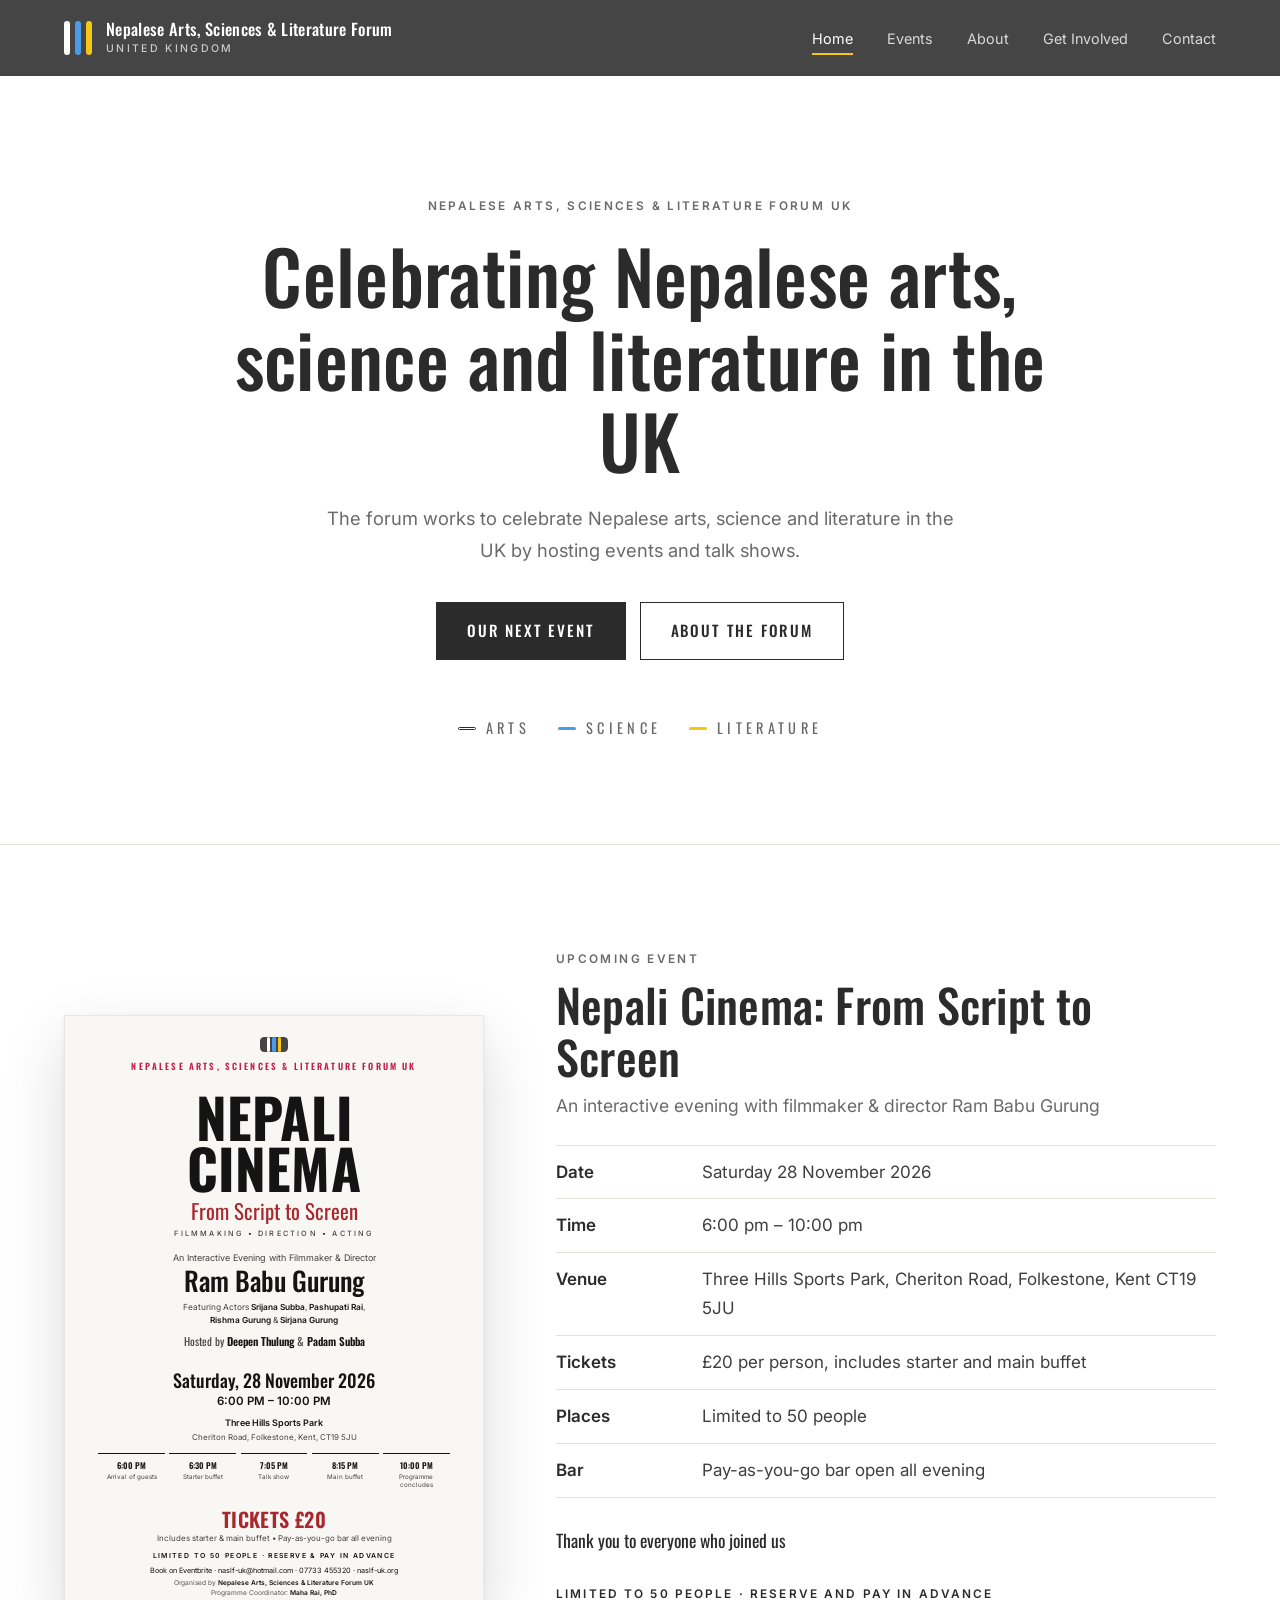
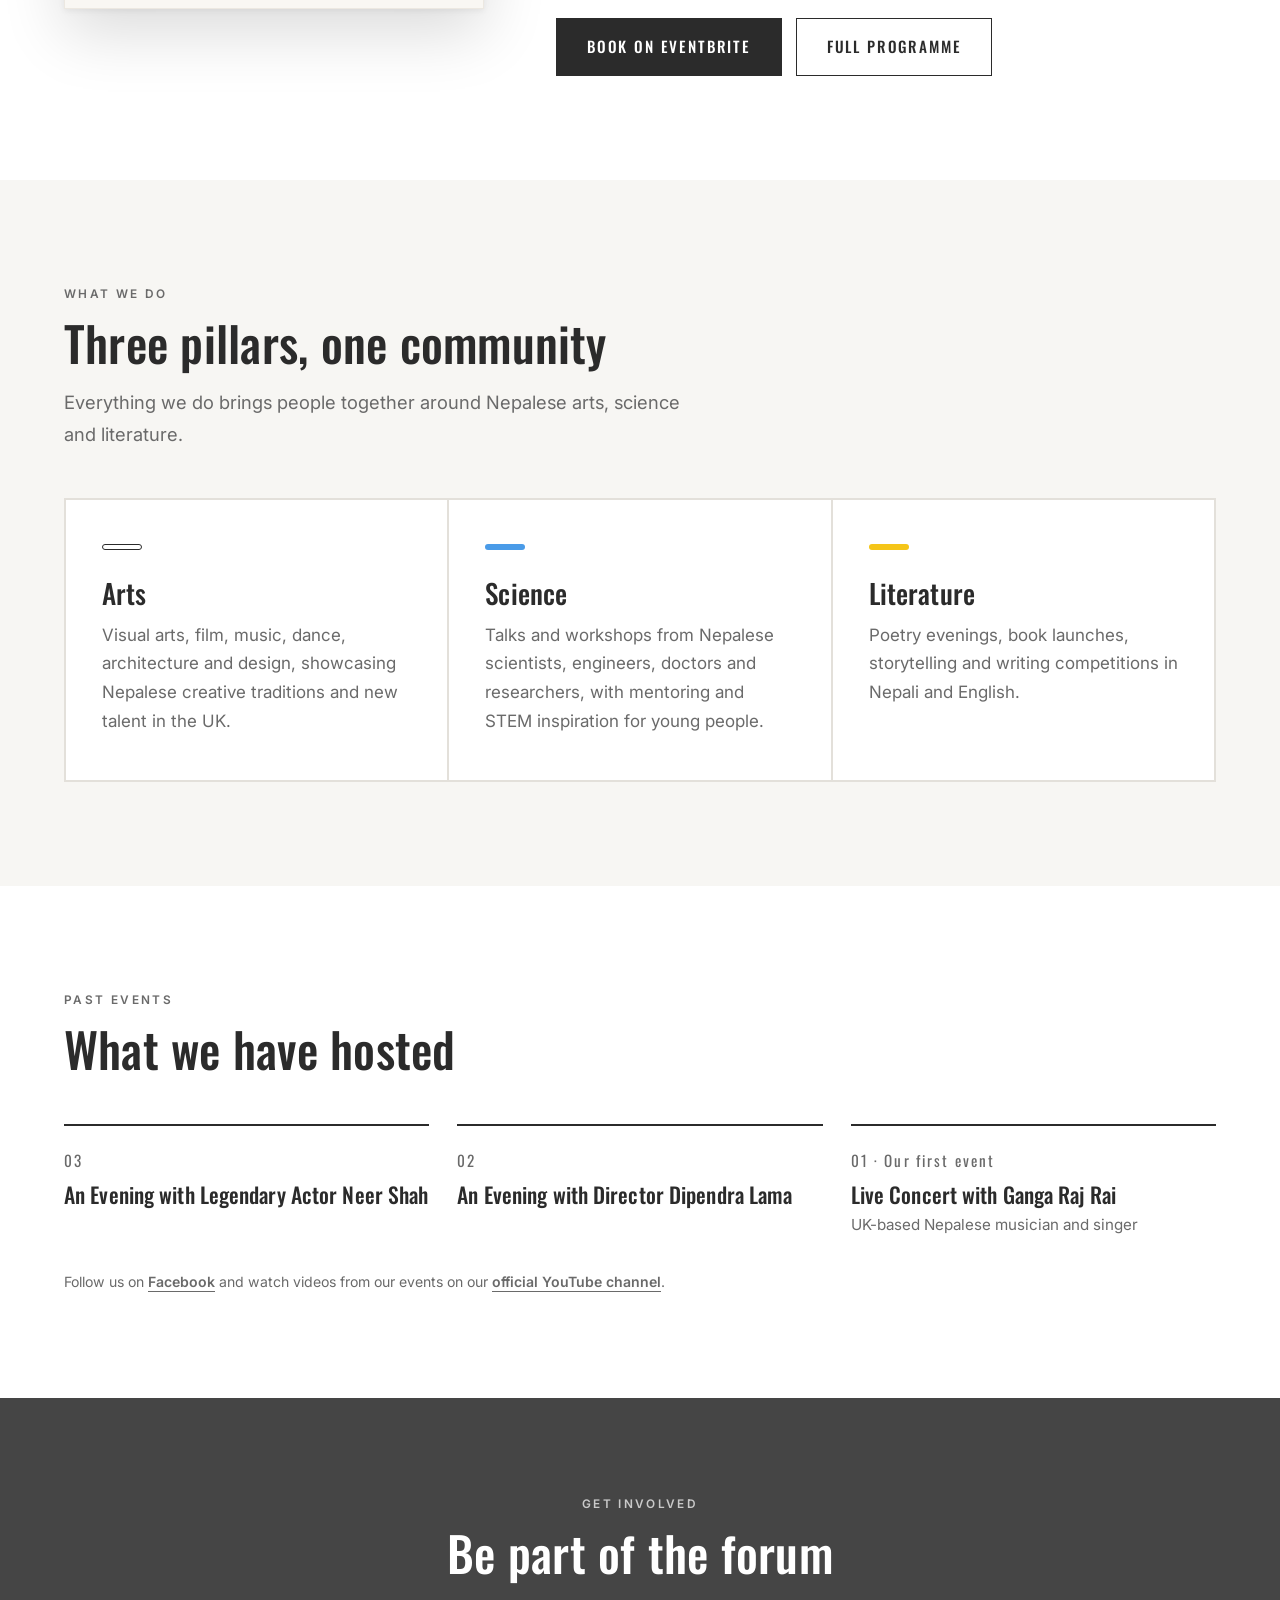
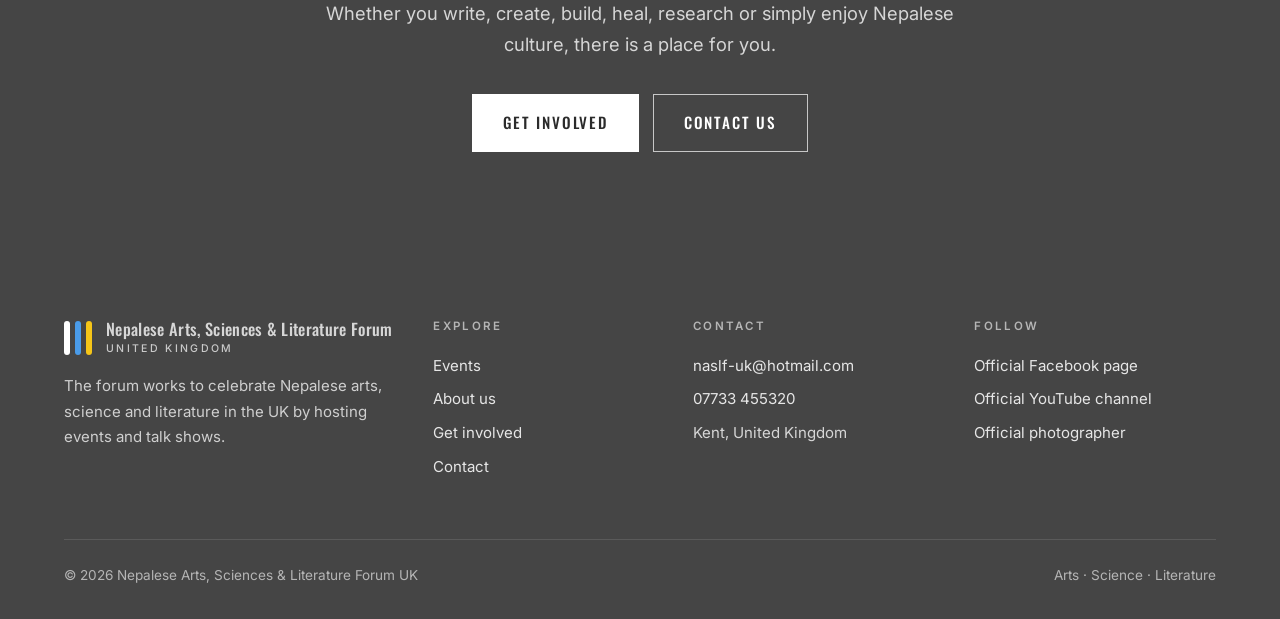
==== commit f4d20f9a: "Add files via upload" ====
--- a/index.html
+++ b/index.html
@@ -94,7 +94,7 @@
               <p class="p-price">TICKETS £20</p>
               <p class="p-inc">Includes starter &amp; main buffet • Pay-as-you-go bar all evening</p>
               <p class="p-reserve">LIMITED TO 50 PEOPLE · RESERVE &amp; PAY IN ADVANCE</p>
-              <p class="p-contact">naslf-uk@hotmail.com · 07733 455320 · naslf-uk.org</p>
+              <p class="p-contact">Book on Eventbrite · naslf-uk@hotmail.com · 07733 455320 · naslf-uk.org</p>
               <div class="p-foot">
                 <p>Organised by <strong>Nepalese Arts, Sciences &amp; Literature Forum UK</strong></p>
                 <p>Programme Coordinator: <strong>Maha Rai, PhD</strong></p>
@@ -121,7 +121,7 @@
           </div>
           <p class="note">Limited to 50 people · Reserve and pay in advance</p>
           <div class="btn-row">
-            <a href="contact.html#book" class="btn btn-dark">Reserve your ticket</a>
+            <a href="https://www.eventbrite.co.uk/e/2004977214822" target="_blank" rel="noopener" class="btn btn-dark">Book on Eventbrite</a>
             <a href="events.html" class="btn btn-outline">Full programme</a>
           </div>
         </div>
@@ -173,7 +173,7 @@
             <p>UK-based Nepalese musician and singer</p>
           </article>
         </div>
-        <p class="small-note" style="margin-top:32px">Watch videos from our events on our <a href="https://www.youtube.com/@gangamusictv/videos" target="_blank" rel="noopener" class="text-link">official YouTube channel</a>.</p>
+        <p class="small-note" style="margin-top:32px">Follow us on <a href="https://www.facebook.com/profile.php?id=61596669211249" target="_blank" rel="noopener" class="text-link">Facebook</a> and watch videos from our events on our <a href="https://www.youtube.com/@gangamusictv/videos" target="_blank" rel="noopener" class="text-link">official YouTube channel</a>.</p>
       </div>
     </section>
 
@@ -217,6 +217,7 @@
         <div>
           <h4>Follow</h4>
           <ul>
+            <li><a href="https://www.facebook.com/profile.php?id=61596669211249" target="_blank" rel="noopener">Official Facebook page</a></li>
             <li><a href="https://www.youtube.com/@gangamusictv/videos" target="_blank" rel="noopener">Official YouTube channel</a></li>
             <li><a href="https://www.facebook.com/profile.php?id=61596335881298" target="_blank" rel="noopener">Official photographer</a></li>
           </ul>
--- a/style.css
+++ b/style.css
@@ -244,7 +244,7 @@
 .contact-grid { display: grid; grid-template-columns: repeat(3, 1fr); gap: 2px; background: var(--line); border: 2px solid var(--line); margin-top: 48px; }
 .contact-item { background: var(--paper); padding: 36px; }
 .contact-item h3 { font-size: 1.25rem; margin: 6px 0 8px; }
-.contact-grid-2 { grid-template-columns: repeat(2, 1fr); margin-top: 2px; border-top: 0; }
+.contact-grid-2 { grid-template-columns: repeat(3, 1fr); margin-top: 2px; border-top: 0; }
 .contact-item a { font-size: 1.05rem; font-weight: 500; text-underline-offset: 4px; }
 .steps { list-style: none; counter-reset: step; margin-top: 24px; }
 .steps li { counter-increment: step; display: grid; grid-template-columns: 44px 1fr; gap: 14px; padding: 14px 0; border-bottom: 1px solid var(--line); }
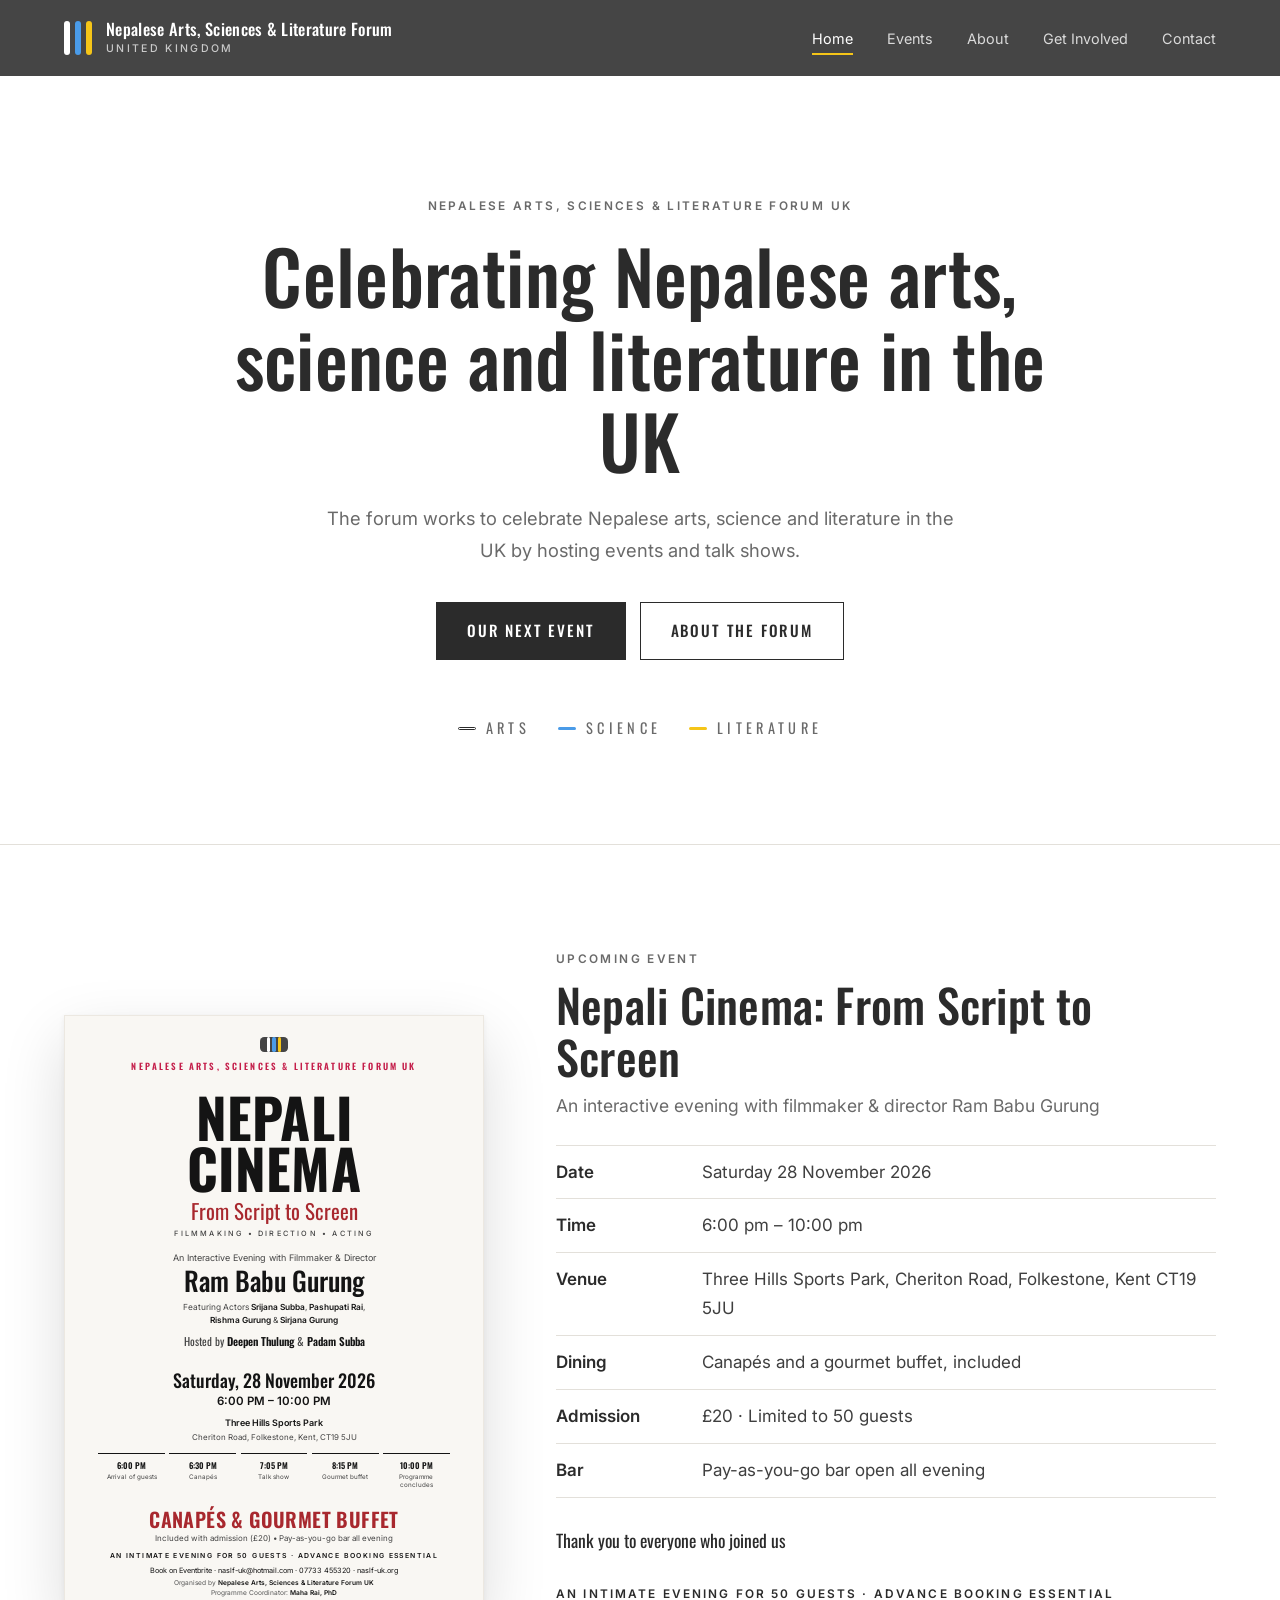
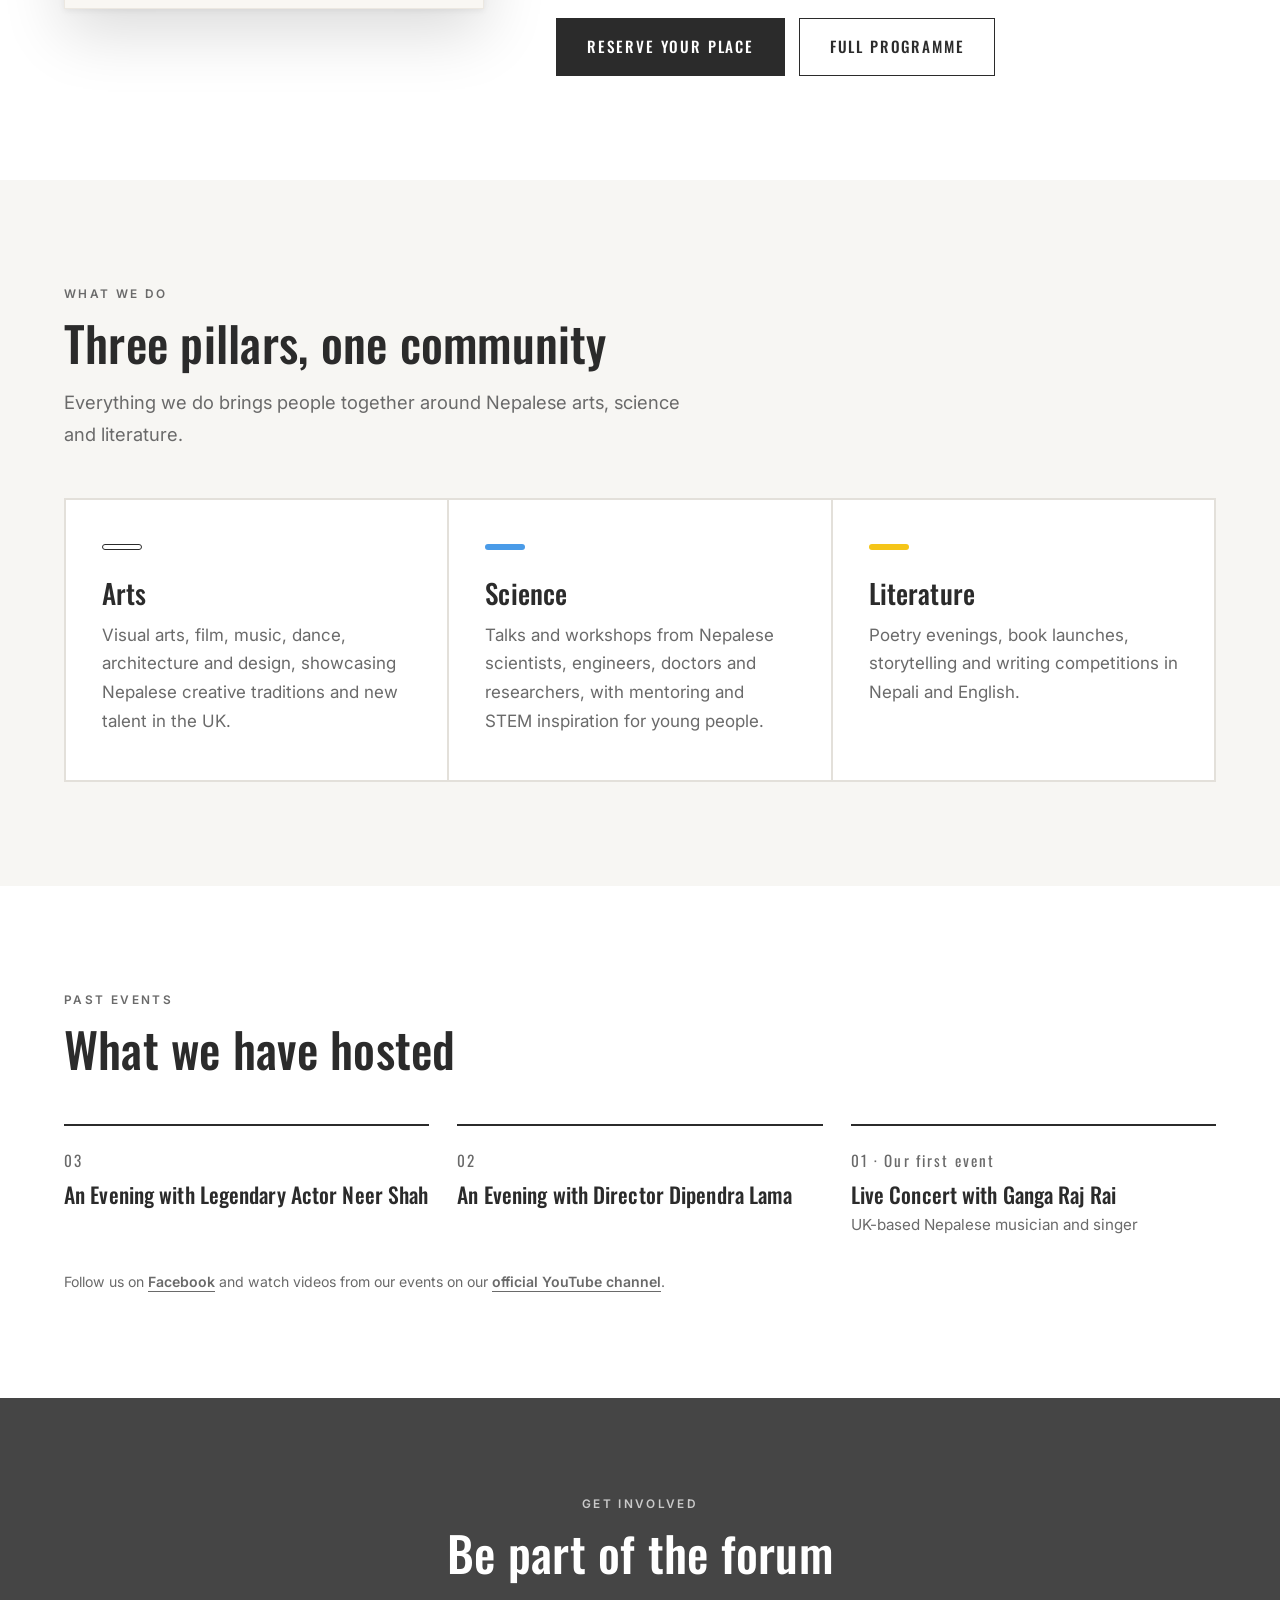
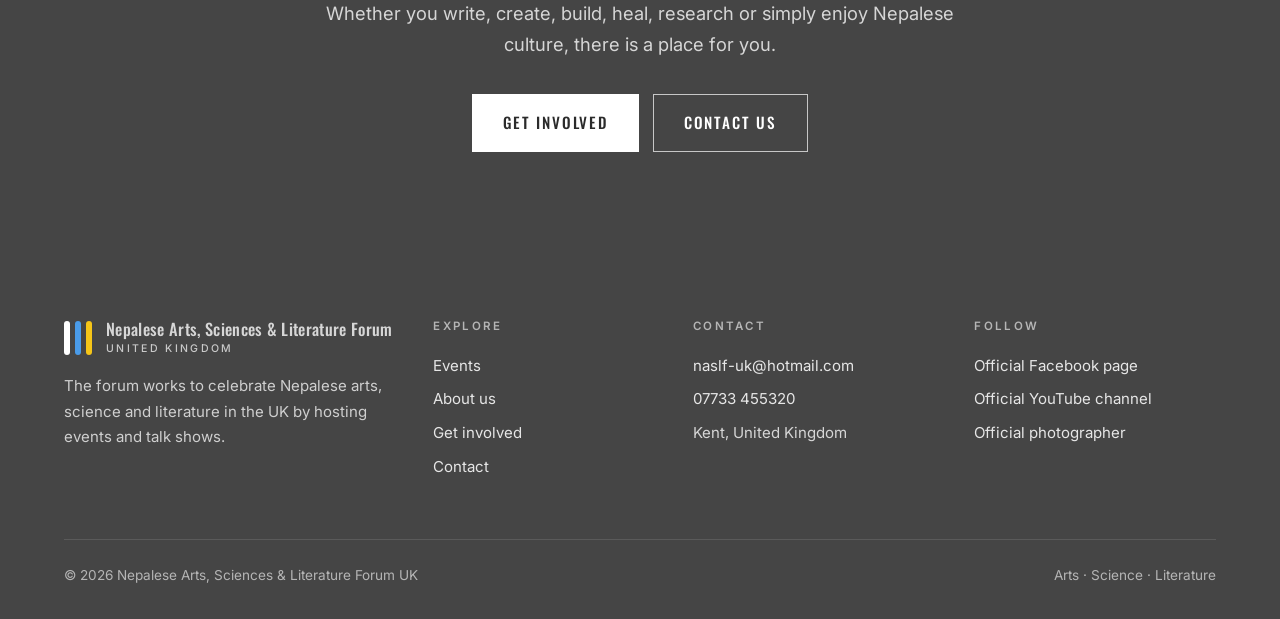
==== commit a9663463: "Add files via upload" ====
--- a/index.html
+++ b/index.html
@@ -66,7 +66,7 @@
       <div class="container feature">
         <div class="poster-wrap">
           <!-- EVENT POSTER: built in HTML so it stays sharp at any size -->
-          <figure class="poster" aria-label="Event poster: Nepali Cinema, From Script to Screen. Saturday 28 November 2026, 6 to 10 pm, Three Hills Sports Park, Folkestone. Tickets £20.">
+          <figure class="poster" aria-label="Event poster: Nepali Cinema, From Script to Screen. Saturday 28 November 2026, 6 to 10 pm, Three Hills Sports Park, Folkestone. Canapés and gourmet buffet included.">
             <div class="poster-inner">
               <span class="logo-tile" aria-hidden="true"><div class="logo-mark" aria-hidden="true"><span></span><span></span><span></span></div></span>
               <p class="p-forum">NEPALESE ARTS, SCIENCES &amp; LITERATURE FORUM UK</p>
@@ -85,15 +85,15 @@
               <p class="p-addr">Cheriton Road, Folkestone, Kent, CT19 5JU</p>
               <div class="p-order">
                 <div><b>6:00 PM</b><span>Arrival of guests</span></div>
-                <div><b>6:30 PM</b><span>Starter buffet</span></div>
+                <div><b>6:30 PM</b><span>Canapés</span></div>
                 <div><b>7:05 PM</b><span>Talk show</span></div>
-                <div><b>8:15 PM</b><span>Main buffet</span></div>
+                <div><b>8:15 PM</b><span>Gourmet buffet</span></div>
                 <div><b>10:00 PM</b><span>Programme concludes</span></div>
               </div>
               <div class="p-line"></div>
-              <p class="p-price">TICKETS £20</p>
-              <p class="p-inc">Includes starter &amp; main buffet • Pay-as-you-go bar all evening</p>
-              <p class="p-reserve">LIMITED TO 50 PEOPLE · RESERVE &amp; PAY IN ADVANCE</p>
+              <p class="p-price">CANAPÉS &amp; GOURMET BUFFET</p>
+              <p class="p-inc">Included with admission (£20) • Pay-as-you-go bar all evening</p>
+              <p class="p-reserve">AN INTIMATE EVENING FOR 50 GUESTS · ADVANCE BOOKING ESSENTIAL</p>
               <p class="p-contact">Book on Eventbrite · naslf-uk@hotmail.com · 07733 455320 · naslf-uk.org</p>
               <div class="p-foot">
                 <p>Organised by <strong>Nepalese Arts, Sciences &amp; Literature Forum UK</strong></p>
@@ -110,8 +110,8 @@
             <div><dt>Date</dt><dd>Saturday 28 November 2026</dd></div>
             <div><dt>Time</dt><dd>6:00 pm – 10:00 pm</dd></div>
             <div><dt>Venue</dt><dd>Three Hills Sports Park, Cheriton Road, Folkestone, Kent CT19 5JU</dd></div>
-            <div><dt>Tickets</dt><dd>£20 per person, includes starter and main buffet</dd></div>
-            <div><dt>Places</dt><dd>Limited to 50 people</dd></div>
+            <div><dt>Dining</dt><dd>Canapés and a gourmet buffet, included</dd></div>
+            <div><dt>Admission</dt><dd>£20 · Limited to 50 guests</dd></div>
             <div><dt>Bar</dt><dd>Pay-as-you-go bar open all evening</dd></div>
           </dl>
           <div class="countdown" data-countdown aria-label="Time until the event">
@@ -119,9 +119,9 @@
             <div><span data-hours>--</span><small>Hours</small></div>
             <div><span data-mins>--</span><small>Minutes</small></div>
           </div>
-          <p class="note">Limited to 50 people · Reserve and pay in advance</p>
+          <p class="note">An intimate evening for 50 guests · Advance booking essential</p>
           <div class="btn-row">
-            <a href="https://www.eventbrite.co.uk/e/2004977214822" target="_blank" rel="noopener" class="btn btn-dark">Book on Eventbrite</a>
+            <a href="https://www.eventbrite.co.uk/e/nepali-cinema-from-script-to-screen-an-evening-with-ram-babu-gurung-tickets-2004977214822" target="_blank" rel="noopener" class="btn btn-dark">Reserve your place</a>
             <a href="events.html" class="btn btn-outline">Full programme</a>
           </div>
         </div>
--- a/style.css
+++ b/style.css
@@ -199,6 +199,8 @@
 .menu-list { list-style: none; }
 .menu-list li { padding: 9px 0; border-bottom: 1px solid var(--line); font-size: .97rem; }
 .menu-list li:last-child { border-bottom: 0; }
+.menu-intro { color: var(--grey); font-size: .95rem; margin-bottom: 8px; }
+.menu-head { font-family: var(--display); font-weight: 500; font-size: 1.05rem; letter-spacing: .06em; text-transform: uppercase; margin-top: 22px; padding-bottom: 6px; border-bottom: 1.5px solid var(--ink); }
 .small-note { margin-top: 16px; font-size: .88rem; color: var(--grey); }
 
 .credits { color: var(--grey); font-size: .95rem; margin-bottom: 28px; }
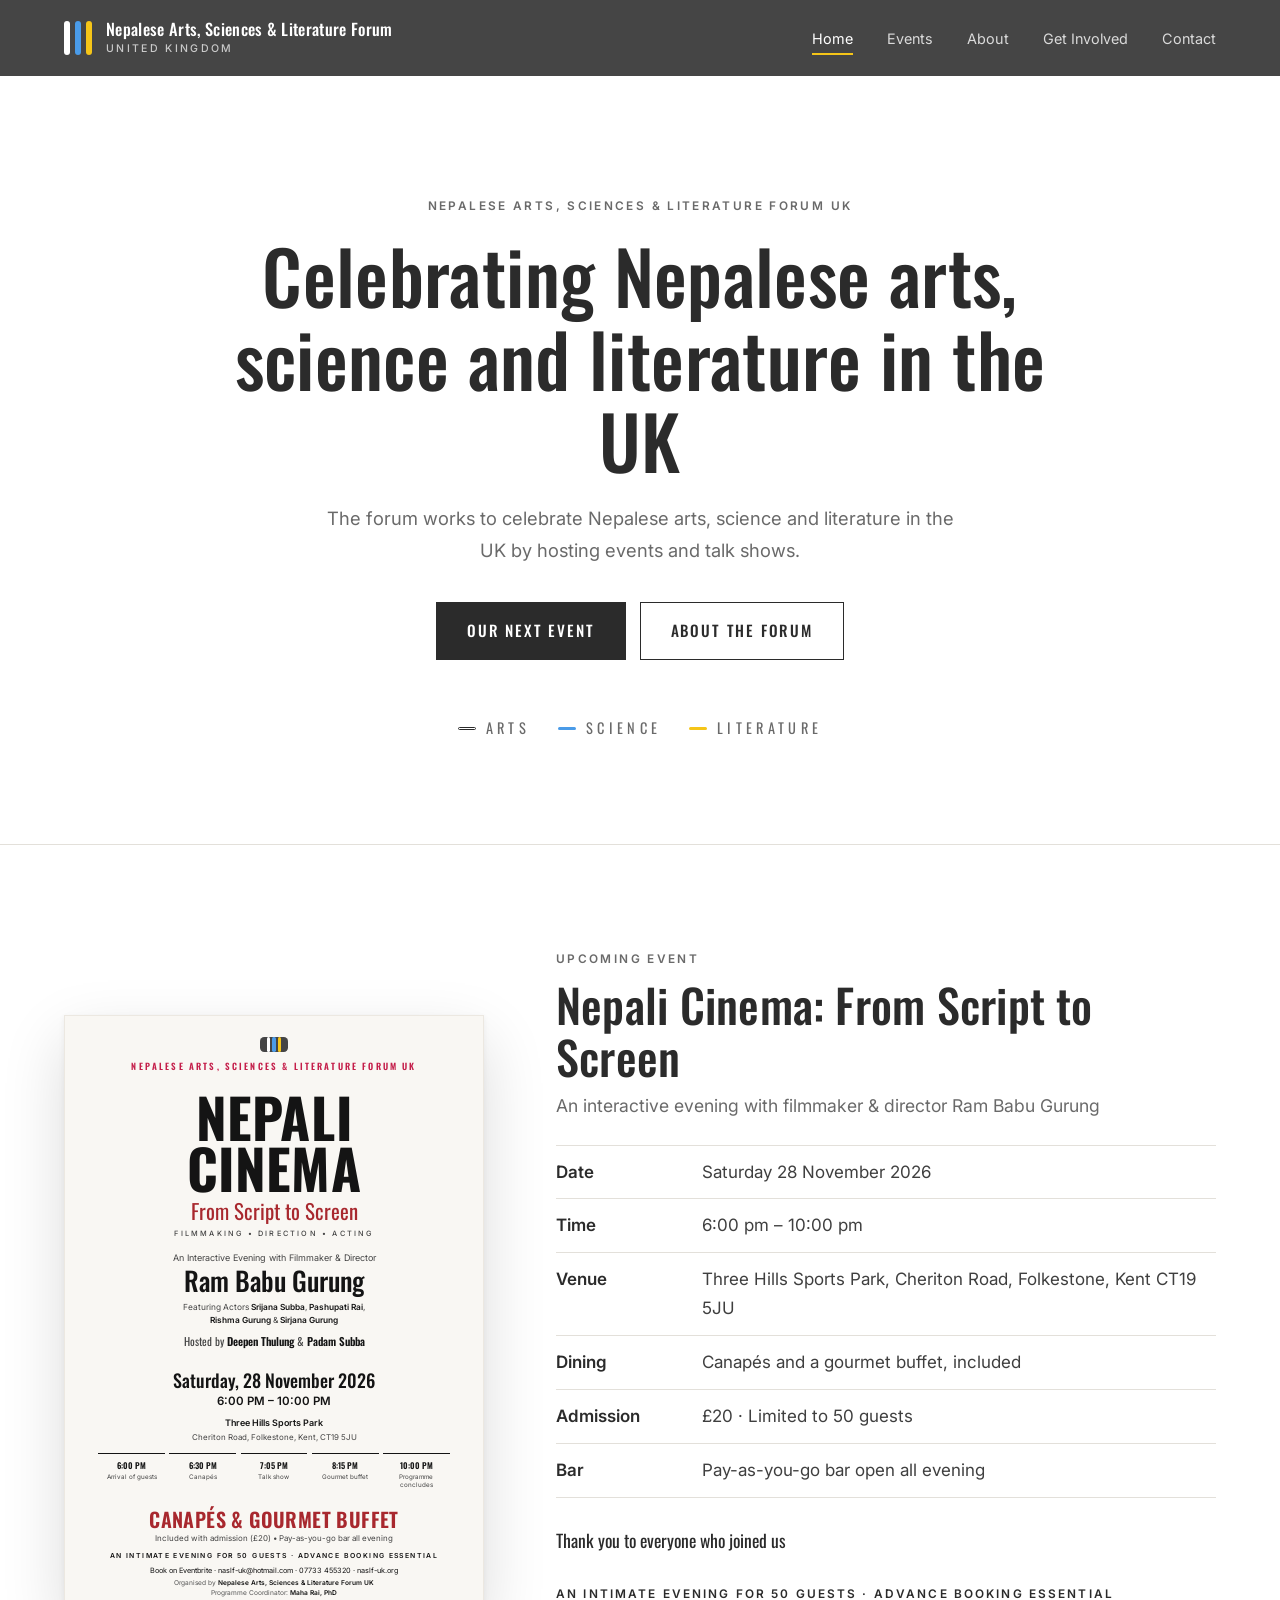
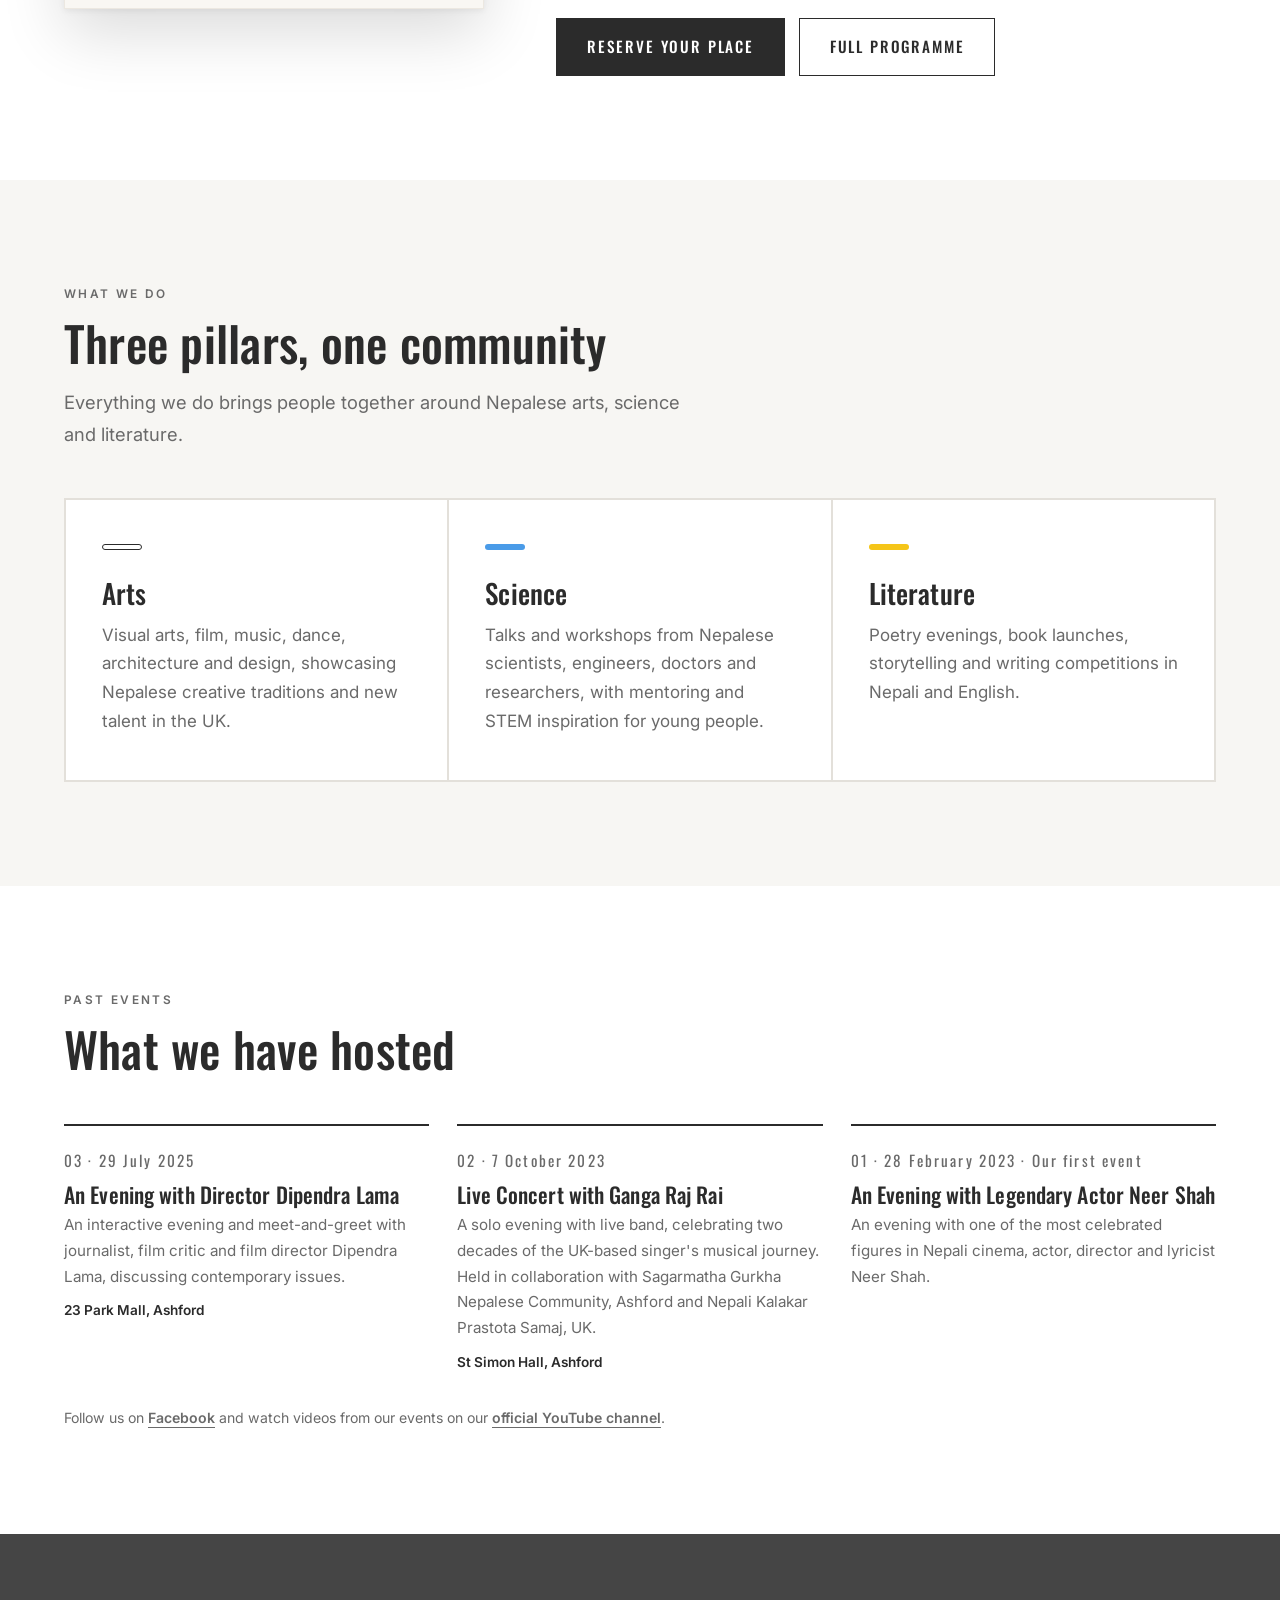
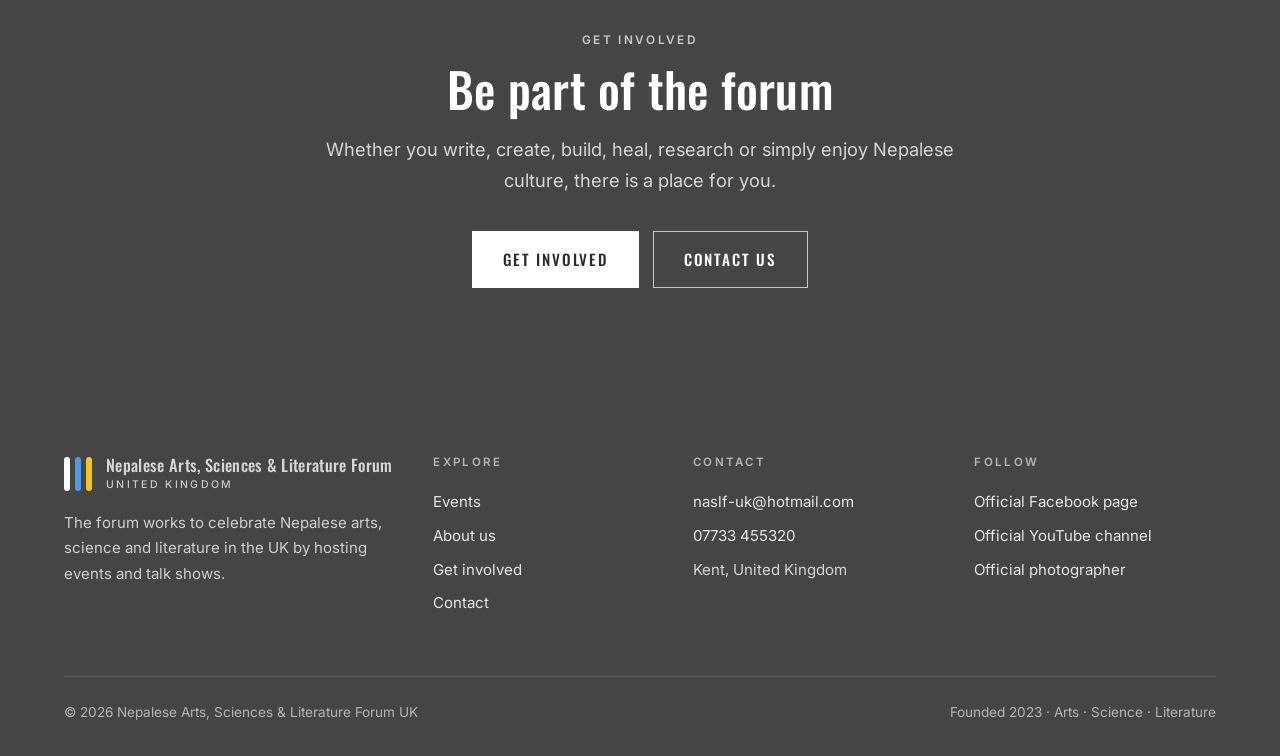
==== commit adf7f8f1: "Add files via upload" ====
--- a/index.html
+++ b/index.html
@@ -160,17 +160,21 @@
         <div class="past-grid">
           <!-- Add new past events at the START of this list -->
           <article class="past">
-            <p class="past-num">03</p>
+            <p class="past-num">03 · 29 July 2025</p>
+            <h3>An Evening with Director Dipendra Lama</h3>
+            <p>An interactive evening and meet-and-greet with journalist, film critic and film director Dipendra Lama, discussing contemporary issues.</p>
+            <p class="past-place">23 Park Mall, Ashford</p>
+          </article>
+          <article class="past">
+            <p class="past-num">02 · 7 October 2023</p>
+            <h3>Live Concert with Ganga Raj Rai</h3>
+            <p>A solo evening with live band, celebrating two decades of the UK-based singer's musical journey. Held in collaboration with Sagarmatha Gurkha Nepalese Community, Ashford and Nepali Kalakar Prastota Samaj, UK.</p>
+            <p class="past-place">St Simon Hall, Ashford</p>
+          </article>
+          <article class="past">
+            <p class="past-num">01 · 28 February 2023 · Our first event</p>
             <h3>An Evening with Legendary Actor Neer Shah</h3>
-          </article>
-          <article class="past">
-            <p class="past-num">02</p>
-            <h3>An Evening with Director Dipendra Lama</h3>
-          </article>
-          <article class="past">
-            <p class="past-num">01 · Our first event</p>
-            <h3>Live Concert with Ganga Raj Rai</h3>
-            <p>UK-based Nepalese musician and singer</p>
+            <p>An evening with one of the most celebrated figures in Nepali cinema, actor, director and lyricist Neer Shah.</p>
           </article>
         </div>
         <p class="small-note" style="margin-top:32px">Follow us on <a href="https://www.facebook.com/profile.php?id=61596669211249" target="_blank" rel="noopener" class="text-link">Facebook</a> and watch videos from our events on our <a href="https://www.youtube.com/@gangamusictv/videos" target="_blank" rel="noopener" class="text-link">official YouTube channel</a>.</p>
@@ -225,7 +229,7 @@
       </div>
       <div class="footer-bottom">
         <span>&copy; <span data-year>2026</span> Nepalese Arts, Sciences &amp; Literature Forum UK</span>
-        <span>Arts · Science · Literature</span>
+        <span>Founded 2023 · Arts · Science · Literature</span>
       </div>
     </div>
   </footer>
--- a/style.css
+++ b/style.css
@@ -221,6 +221,7 @@
 .past-num { font-family: var(--display); font-size: .95rem; letter-spacing: .14em; color: var(--grey); }
 .past h3 { font-size: 1.35rem; margin: 8px 0 6px; }
 .past p { color: var(--grey); font-size: .95rem; }
+.past .past-place { margin-top: 10px; font-size: .85rem; font-weight: 600; color: var(--ink); }
 
 /* ---------- 14. Dark call-to-action band ---------- */
 .band { background: var(--charcoal); color: var(--paper); padding: 96px 0; text-align: center; }
@@ -251,6 +252,9 @@
 .steps { list-style: none; counter-reset: step; margin-top: 24px; }
 .steps li { counter-increment: step; display: grid; grid-template-columns: 44px 1fr; gap: 14px; padding: 14px 0; border-bottom: 1px solid var(--line); }
 .steps li::before { content: counter(step); font-family: var(--display); font-size: 1.3rem; font-weight: 500; }
+
+.member-grid { list-style: none; display: grid; grid-template-columns: repeat(auto-fill, minmax(220px, 1fr)); gap: 2px; margin-top: 40px; background: var(--line); border: 2px solid var(--line); }
+.member-grid li { background: var(--paper); padding: 22px 24px; font-family: var(--display); font-weight: 500; font-size: 1.15rem; letter-spacing: .01em; }
 
 /* ---------- 16. Footer ---------- */
 .site-footer { background: var(--charcoal); color: #D6D6D6; padding: 72px 0 32px; font-size: .94rem; }
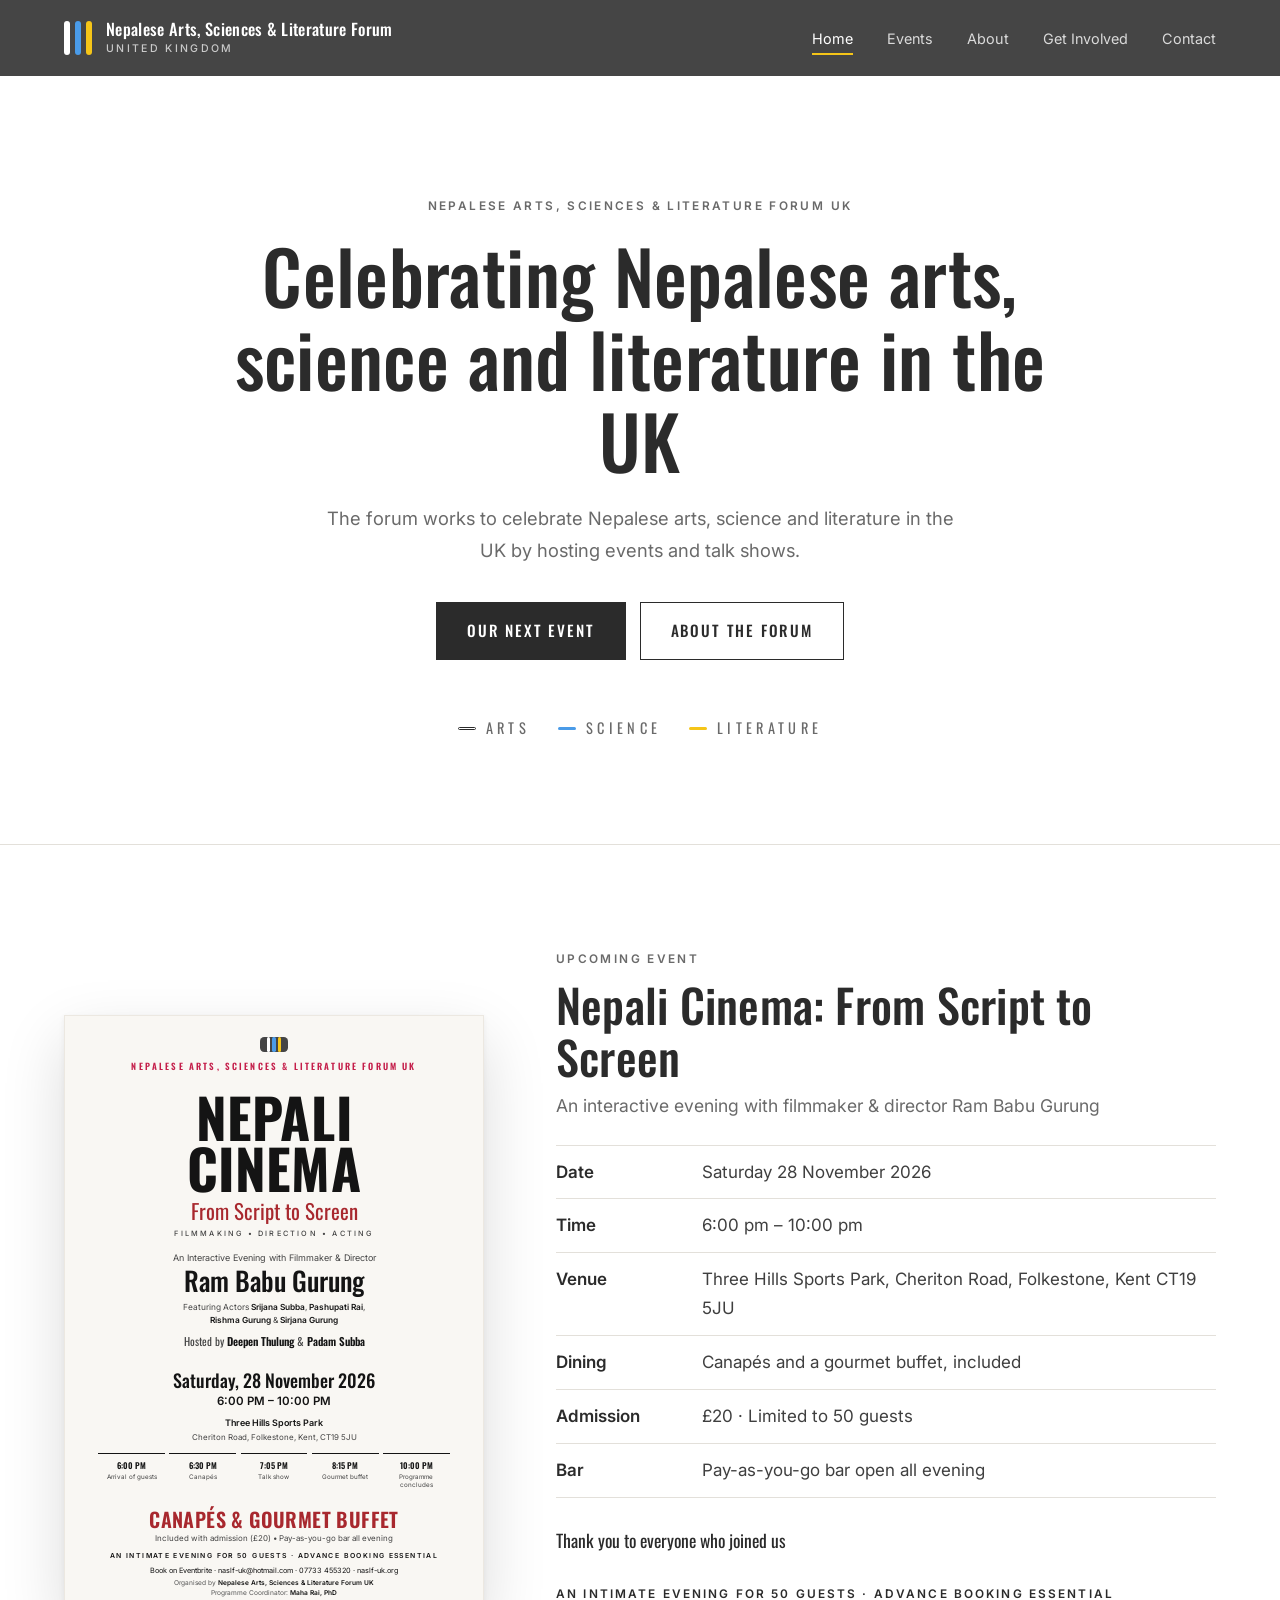
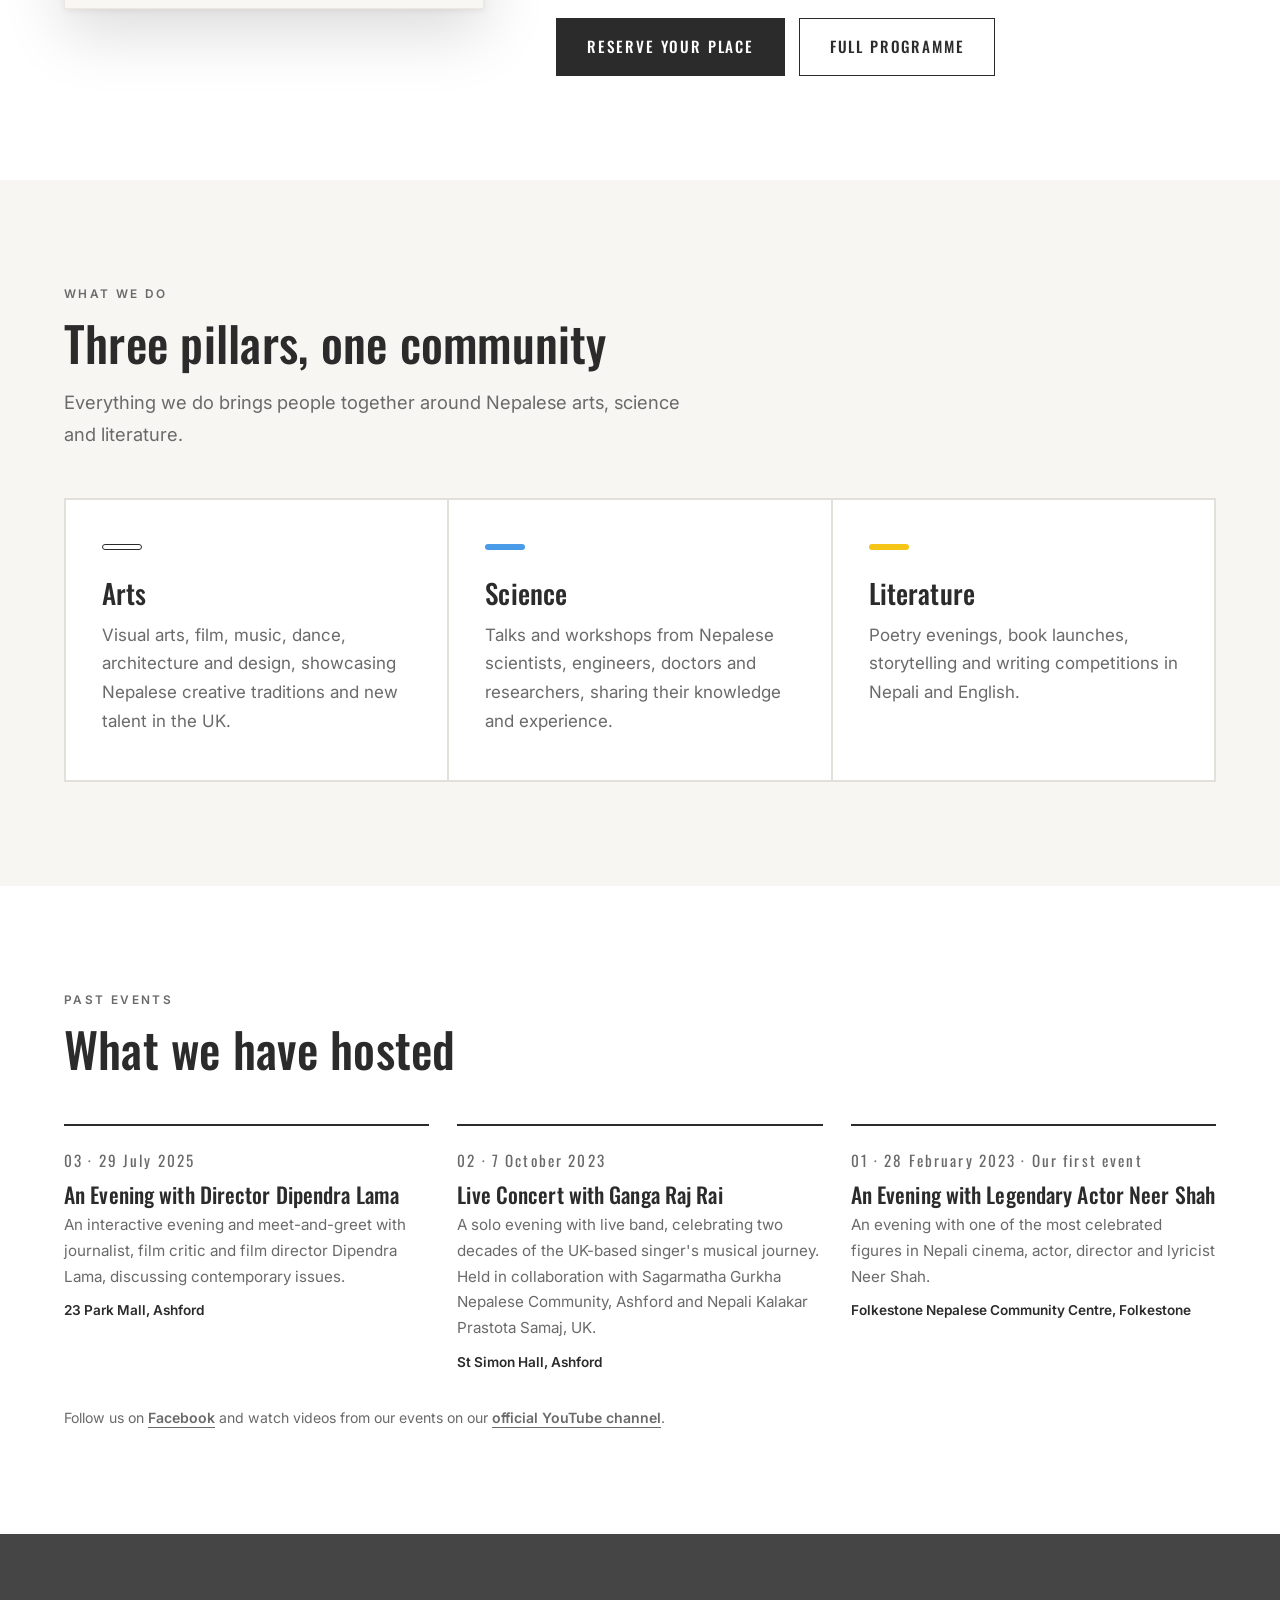
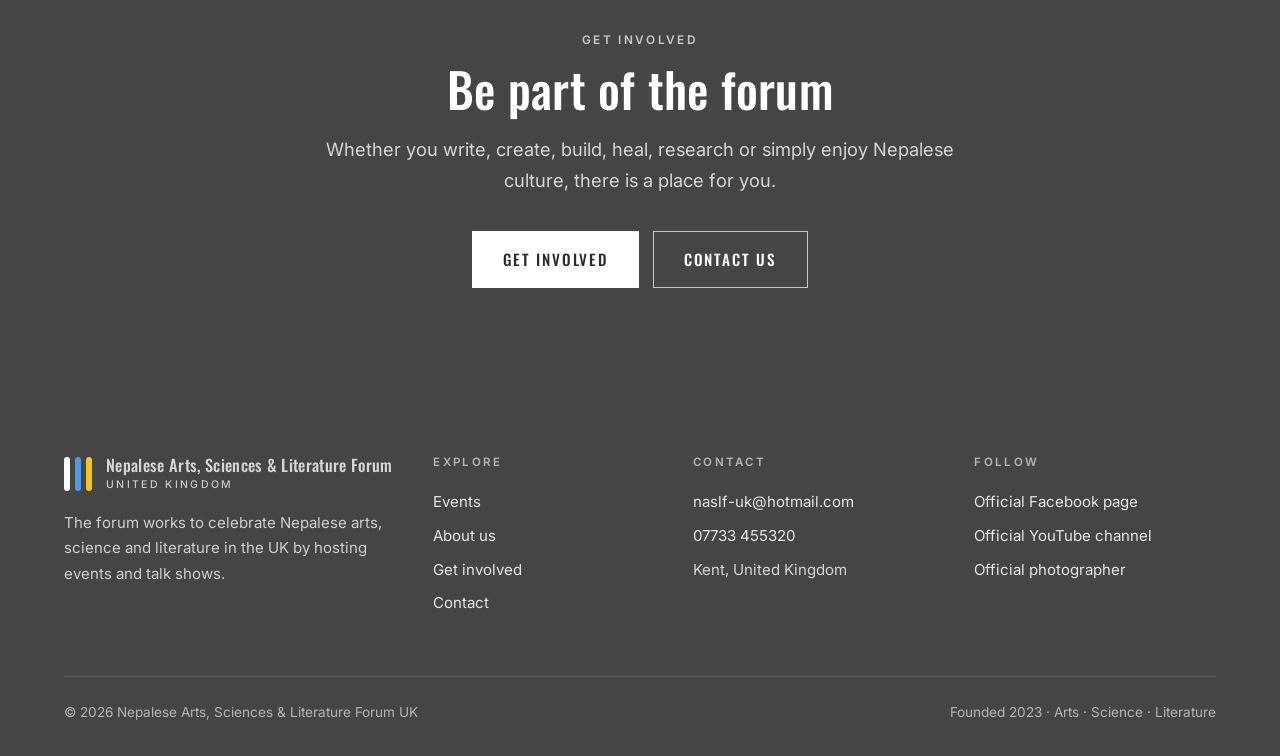
==== commit c661f1a4: "Add files via upload" ====
--- a/index.html
+++ b/index.html
@@ -142,7 +142,7 @@
           <article class="pillar">
             <div class="pillar-bar bar-science"></div>
             <h3>Science</h3>
-            <p>Talks and workshops from Nepalese scientists, engineers, doctors and researchers, with mentoring and STEM inspiration for young people.</p>
+            <p>Talks and workshops from Nepalese scientists, engineers, doctors and researchers, sharing their knowledge and experience.</p>
           </article>
           <article class="pillar">
             <div class="pillar-bar bar-literature"></div>
@@ -175,6 +175,7 @@
             <p class="past-num">01 · 28 February 2023 · Our first event</p>
             <h3>An Evening with Legendary Actor Neer Shah</h3>
             <p>An evening with one of the most celebrated figures in Nepali cinema, actor, director and lyricist Neer Shah.</p>
+            <p class="past-place">Folkestone Nepalese Community Centre, Folkestone</p>
           </article>
         </div>
         <p class="small-note" style="margin-top:32px">Follow us on <a href="https://www.facebook.com/profile.php?id=61596669211249" target="_blank" rel="noopener" class="text-link">Facebook</a> and watch videos from our events on our <a href="https://www.youtube.com/@gangamusictv/videos" target="_blank" rel="noopener" class="text-link">official YouTube channel</a>.</p>
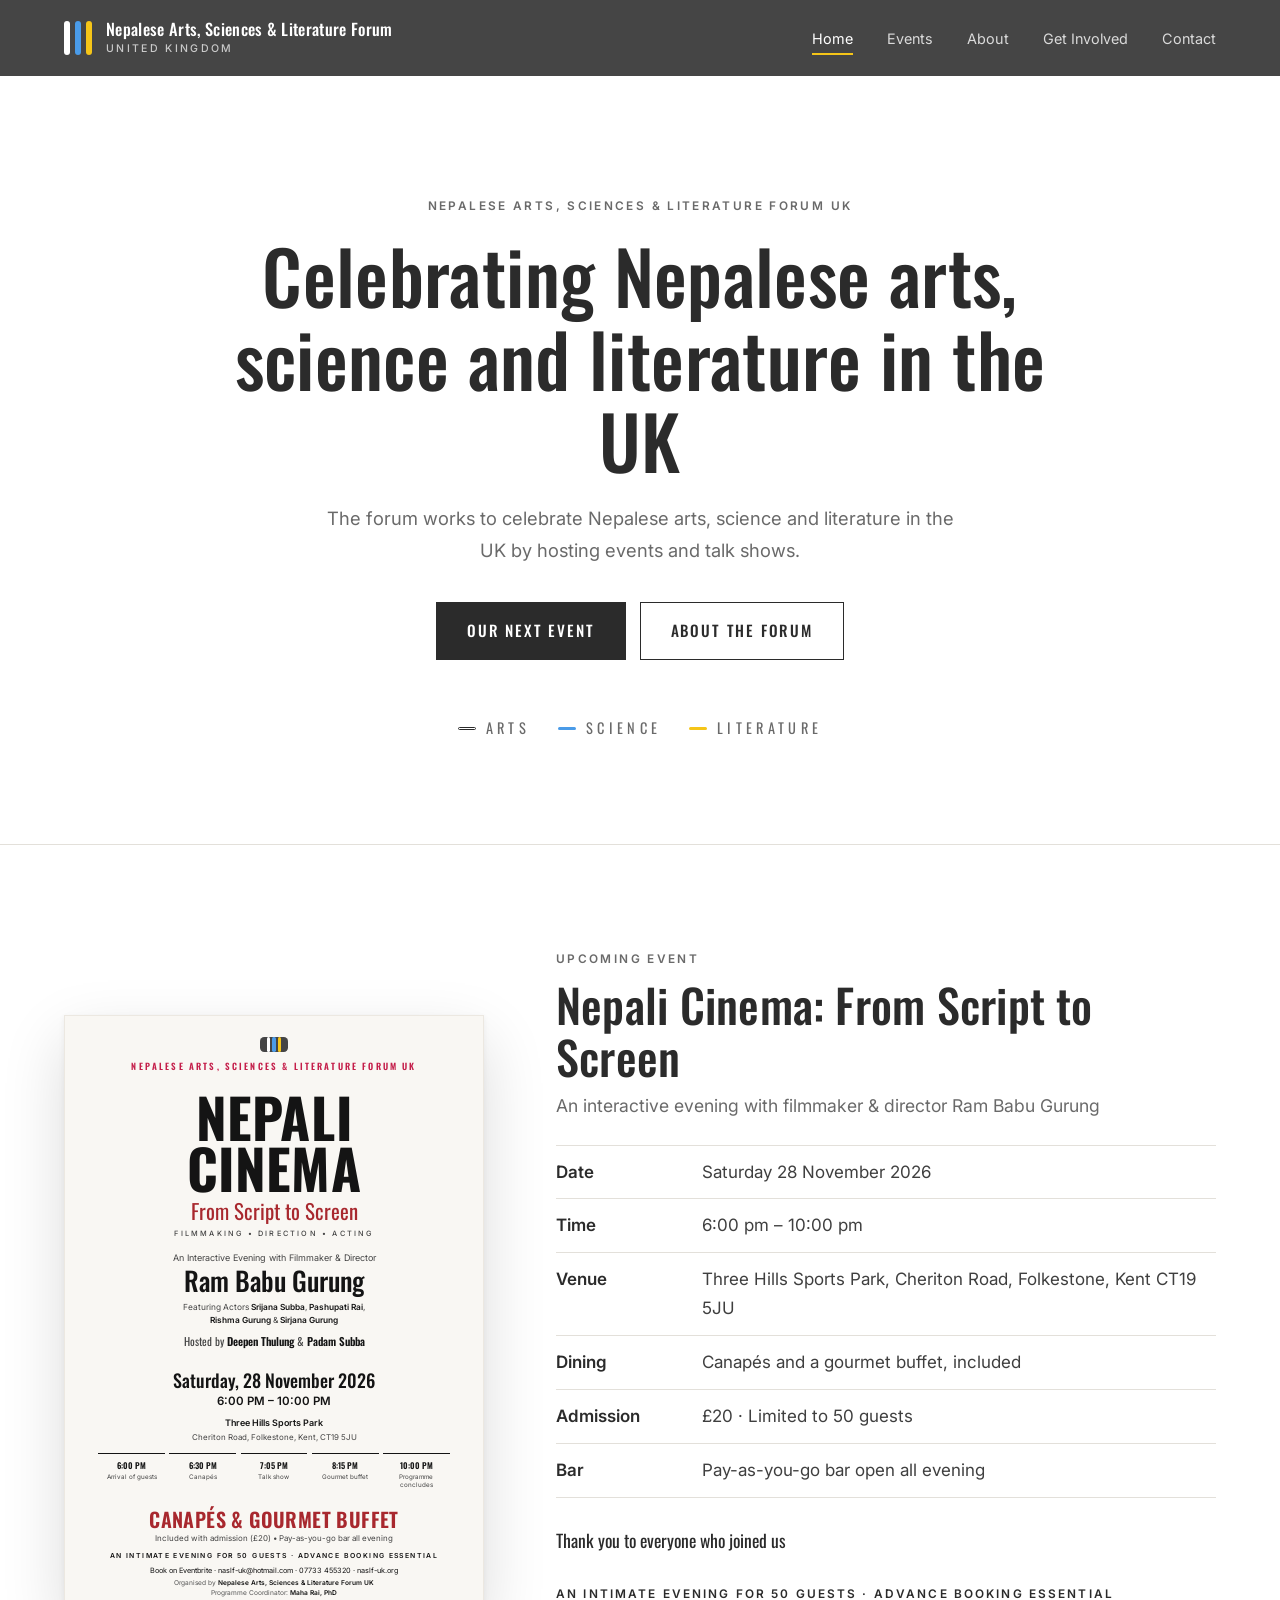
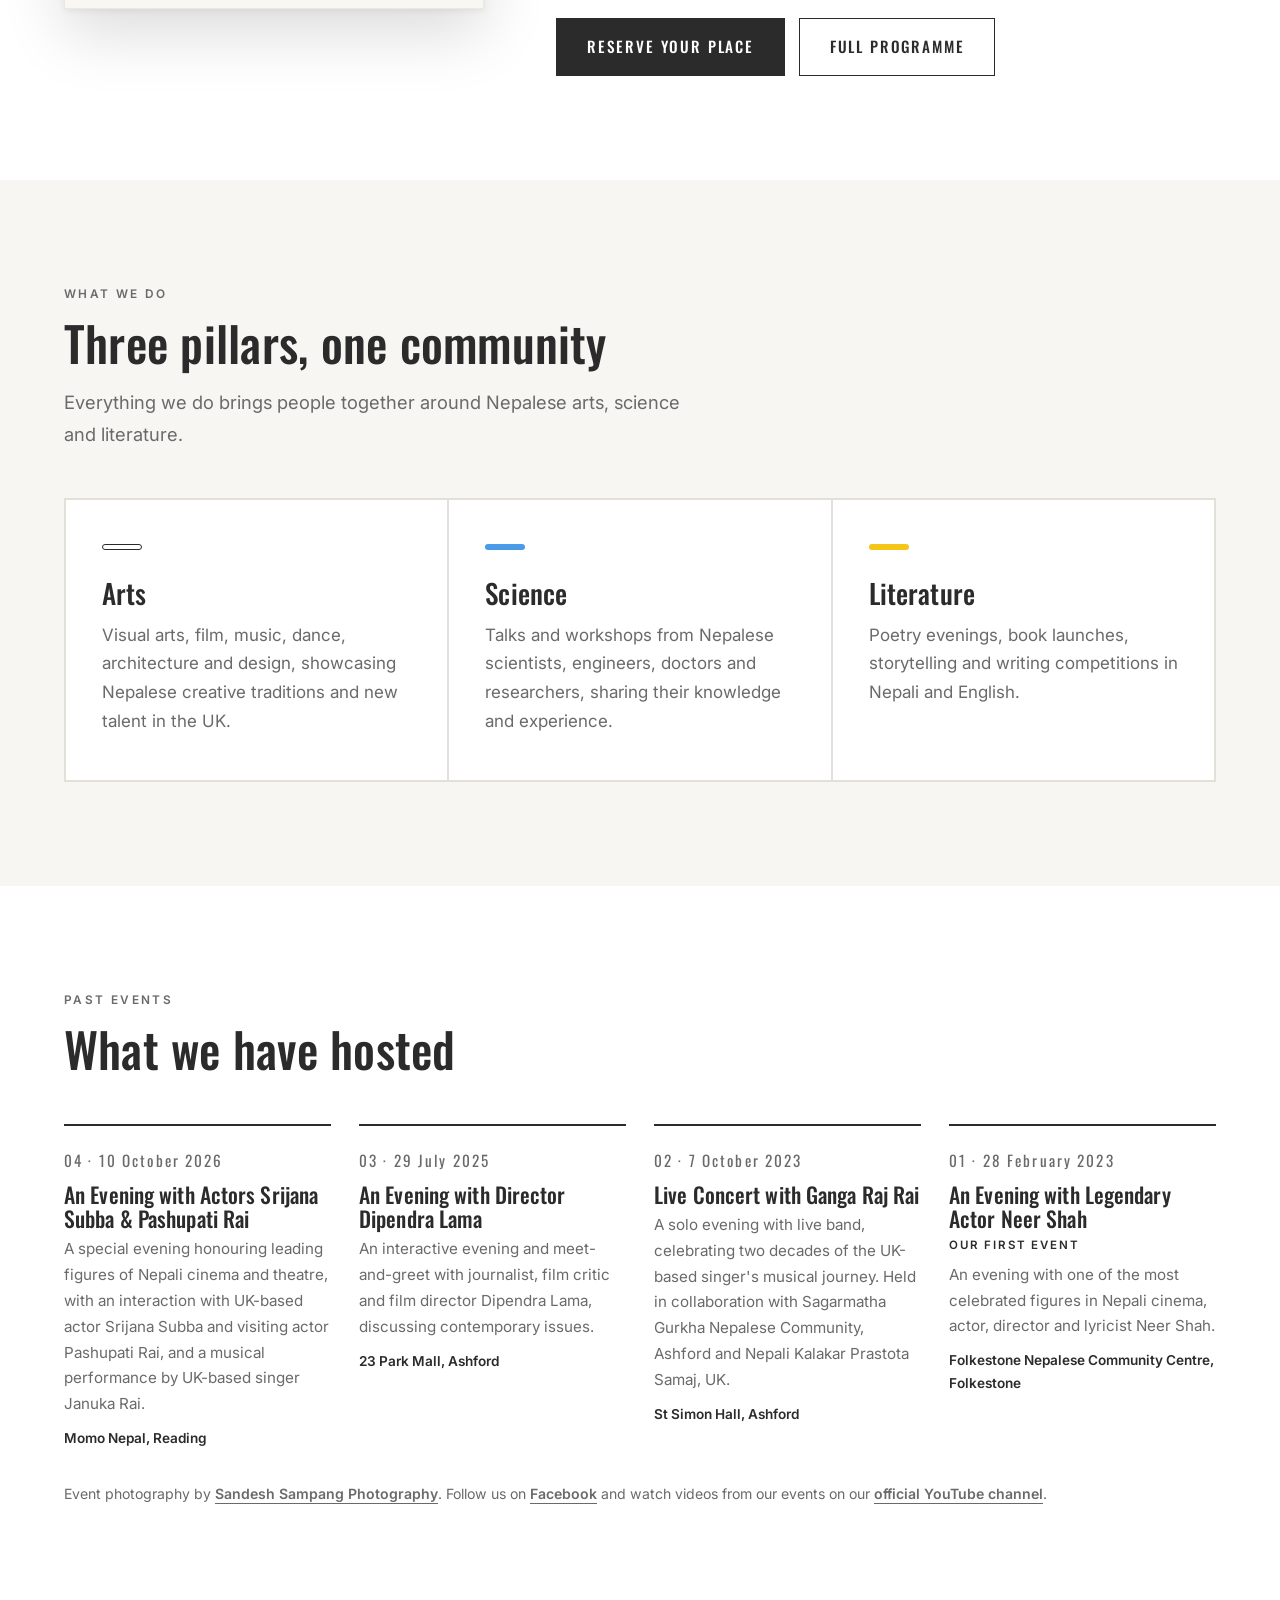
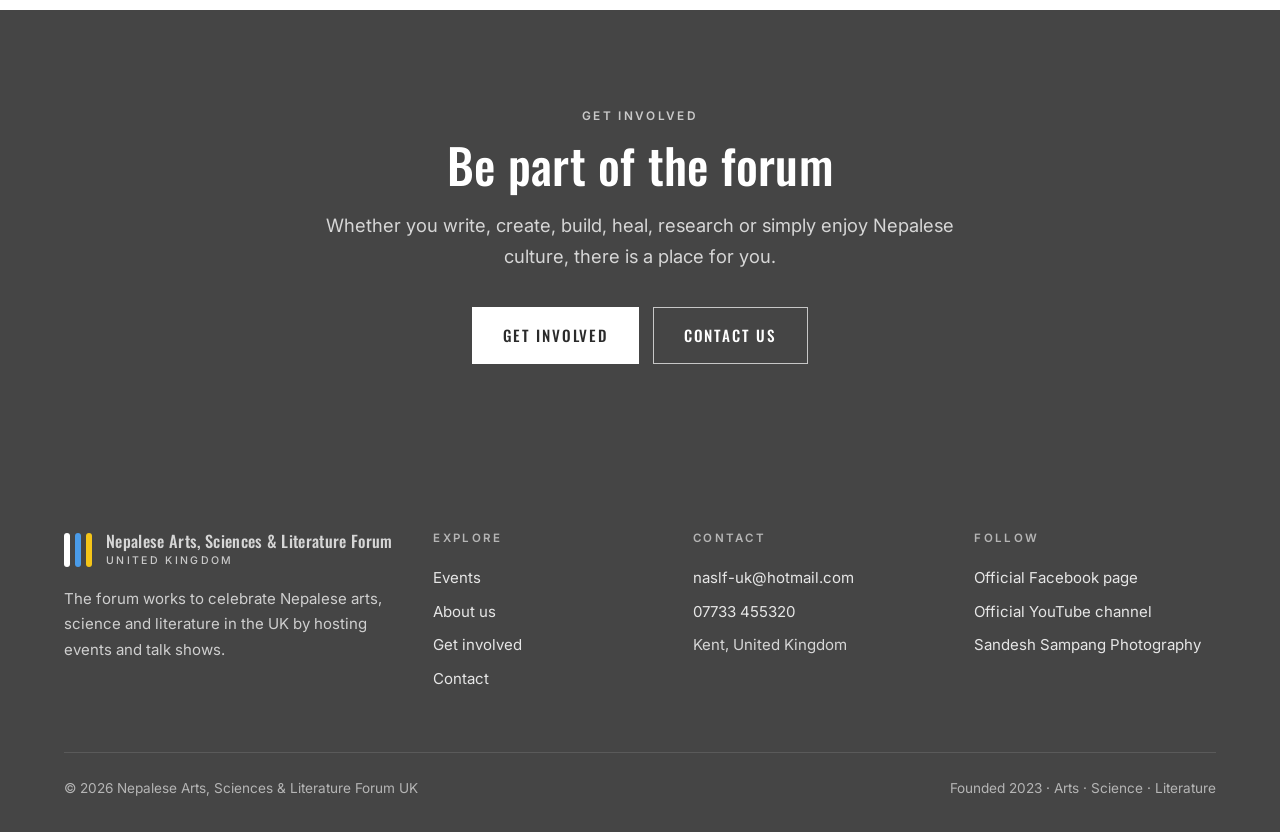
==== commit 311fa1a2: "Add files via upload" ====
--- a/index.html
+++ b/index.html
@@ -160,6 +160,12 @@
         <div class="past-grid">
           <!-- Add new past events at the START of this list -->
           <article class="past">
+            <p class="past-num">04 · 10 October 2026</p>
+            <h3>An Evening with Actors Srijana Subba &amp; Pashupati Rai</h3>
+            <p>A special evening honouring leading figures of Nepali cinema and theatre, with an interaction with UK-based actor Srijana Subba and visiting actor Pashupati Rai, and a musical performance by UK-based singer Januka Rai.</p>
+            <p class="past-place">Momo Nepal, Reading</p>
+          </article>
+          <article class="past">
             <p class="past-num">03 · 29 July 2025</p>
             <h3>An Evening with Director Dipendra Lama</h3>
             <p>An interactive evening and meet-and-greet with journalist, film critic and film director Dipendra Lama, discussing contemporary issues.</p>
@@ -172,13 +178,14 @@
             <p class="past-place">St Simon Hall, Ashford</p>
           </article>
           <article class="past">
-            <p class="past-num">01 · 28 February 2023 · Our first event</p>
+            <p class="past-num">01 · 28 February 2023</p>
             <h3>An Evening with Legendary Actor Neer Shah</h3>
+            <p class="past-first">Our first event</p>
             <p>An evening with one of the most celebrated figures in Nepali cinema, actor, director and lyricist Neer Shah.</p>
             <p class="past-place">Folkestone Nepalese Community Centre, Folkestone</p>
           </article>
         </div>
-        <p class="small-note" style="margin-top:32px">Follow us on <a href="https://www.facebook.com/profile.php?id=61596669211249" target="_blank" rel="noopener" class="text-link">Facebook</a> and watch videos from our events on our <a href="https://www.youtube.com/@gangamusictv/videos" target="_blank" rel="noopener" class="text-link">official YouTube channel</a>.</p>
+        <p class="small-note" style="margin-top:32px">Event photography by <a href="https://www.facebook.com/profile.php?id=61596335881298" target="_blank" rel="noopener" class="text-link">Sandesh Sampang Photography</a>. Follow us on <a href="https://www.facebook.com/profile.php?id=61596669211249" target="_blank" rel="noopener" class="text-link">Facebook</a> and watch videos from our events on our <a href="https://www.youtube.com/@gangamusictv/videos" target="_blank" rel="noopener" class="text-link">official YouTube channel</a>.</p>
       </div>
     </section>
 
@@ -224,7 +231,7 @@
           <ul>
             <li><a href="https://www.facebook.com/profile.php?id=61596669211249" target="_blank" rel="noopener">Official Facebook page</a></li>
             <li><a href="https://www.youtube.com/@gangamusictv/videos" target="_blank" rel="noopener">Official YouTube channel</a></li>
-            <li><a href="https://www.facebook.com/profile.php?id=61596335881298" target="_blank" rel="noopener">Official photographer</a></li>
+            <li><a href="https://www.facebook.com/profile.php?id=61596335881298" target="_blank" rel="noopener">Sandesh Sampang Photography</a></li>
           </ul>
         </div>
       </div>
--- a/style.css
+++ b/style.css
@@ -216,11 +216,12 @@
 .guest-wide p:not(.guest-role) { max-width: 880px; }
 
 /* ---------- 13. Past events ---------- */
-.past-grid { display: grid; grid-template-columns: repeat(3, 1fr); gap: 28px; margin-top: 48px; }
+.past-grid { display: grid; grid-template-columns: repeat(4, 1fr); gap: 28px; margin-top: 48px; }
 .past { border-top: 2px solid var(--ink); padding-top: 22px; }
 .past-num { font-family: var(--display); font-size: .95rem; letter-spacing: .14em; color: var(--grey); }
 .past h3 { font-size: 1.35rem; margin: 8px 0 6px; }
 .past p { color: var(--grey); font-size: .95rem; }
+.past .past-first { font-size: .72rem; font-weight: 600; letter-spacing: .16em; text-transform: uppercase; color: var(--ink); margin-bottom: 6px; }
 .past .past-place { margin-top: 10px; font-size: .85rem; font-weight: 600; color: var(--ink); }
 
 /* ---------- 14. Dark call-to-action band ---------- */
@@ -255,6 +256,12 @@
 
 .member-grid { list-style: none; display: grid; grid-template-columns: repeat(auto-fill, minmax(220px, 1fr)); gap: 2px; margin-top: 40px; background: var(--line); border: 2px solid var(--line); }
 .member-grid li { background: var(--paper); padding: 22px 24px; font-family: var(--display); font-weight: 500; font-size: 1.15rem; letter-spacing: .01em; }
+
+.photog { display: grid; grid-template-columns: minmax(280px, 460px) 1fr; gap: 64px; align-items: center; }
+.photog-logo img { width: 100%; height: auto; box-shadow: 0 20px 50px rgba(0,0,0,.18); }
+.photog-ask { margin: 22px 0 10px; font-weight: 600; }
+.photog-facts { max-width: 520px; margin-bottom: 0; }
+@media (max-width: 960px) { .photog { grid-template-columns: 1fr; gap: 36px; } .photog-logo { max-width: 460px; } }
 
 /* ---------- 16. Footer ---------- */
 .site-footer { background: var(--charcoal); color: #D6D6D6; padding: 72px 0 32px; font-size: .94rem; }
@@ -275,6 +282,7 @@
   .feature, .two-col { grid-template-columns: 1fr; gap: 48px; }
   .feature .poster-wrap { max-width: 420px; margin: 0 auto; }
   .footer-grid { grid-template-columns: 1fr 1fr; }
+  .past-grid { grid-template-columns: repeat(2, 1fr); }
   .footer-brand { grid-column: 1 / -1; }
 }
 @media (max-width: 860px) {
